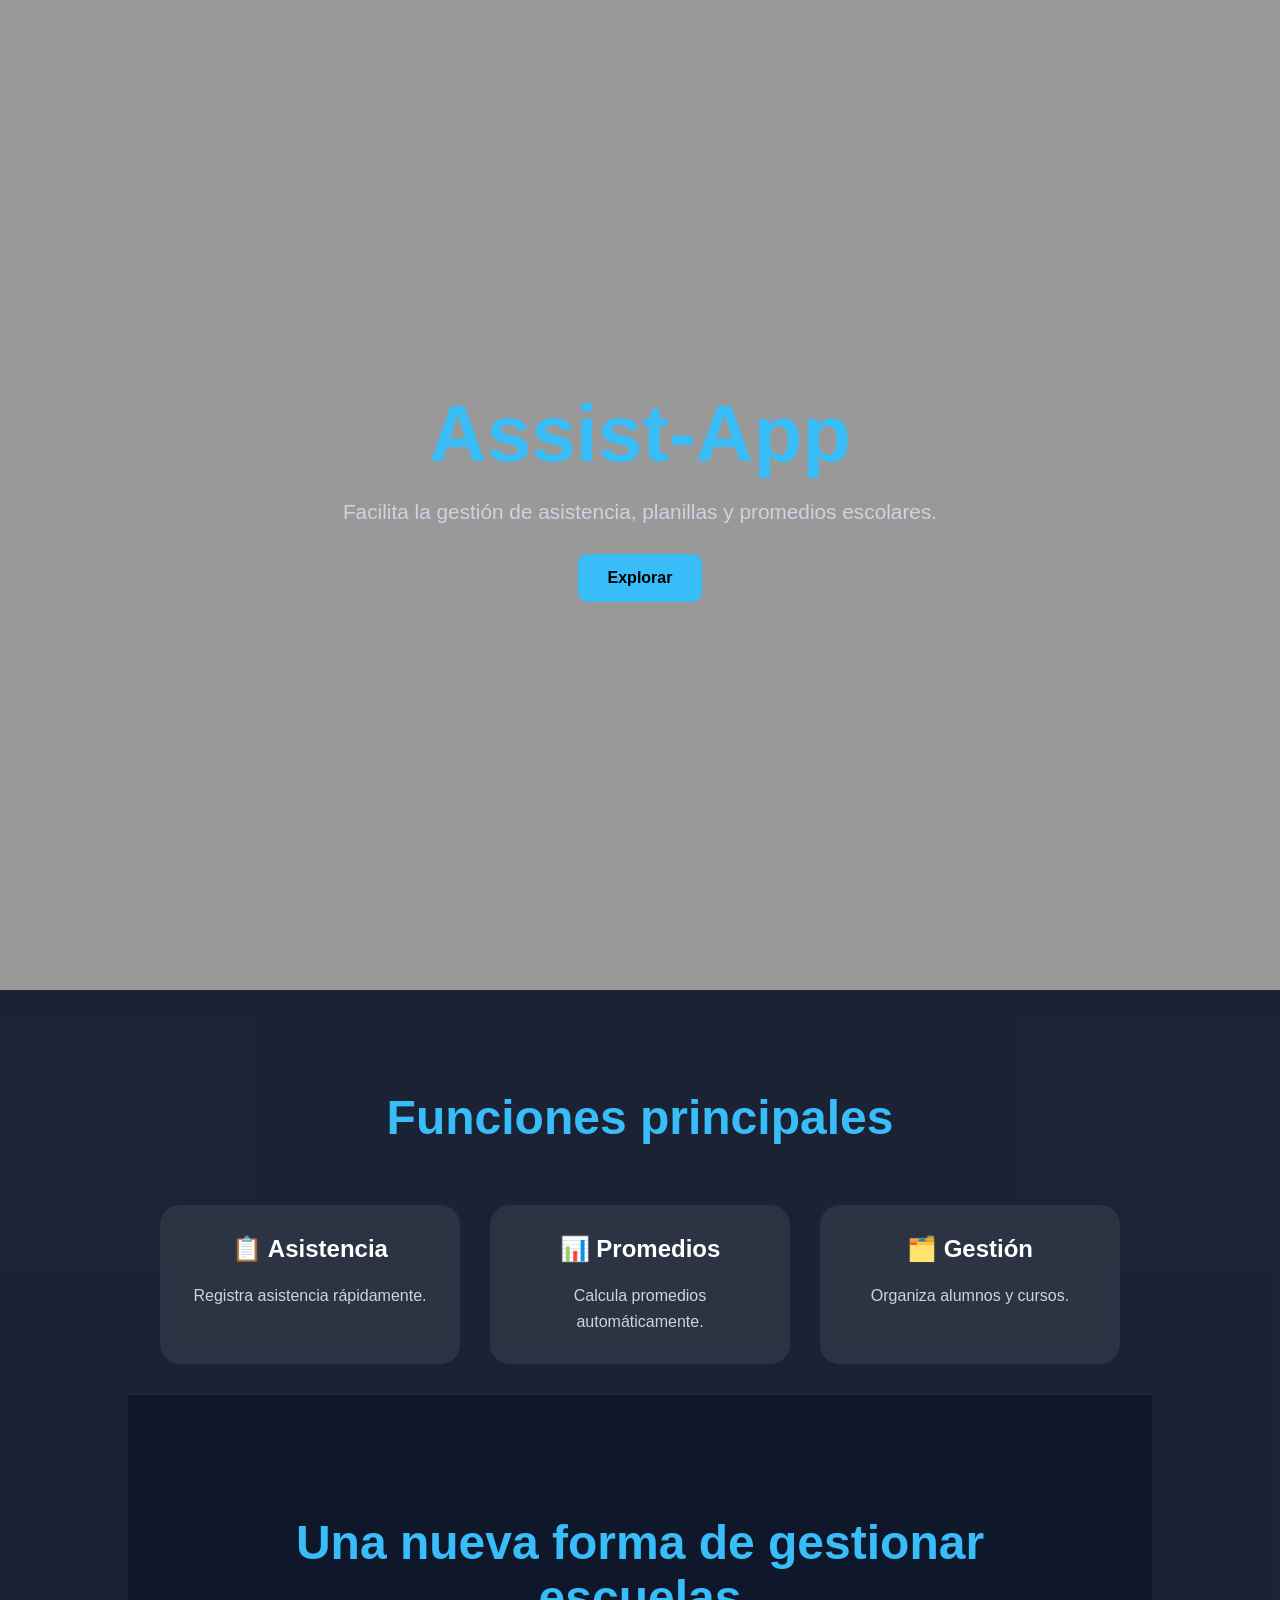
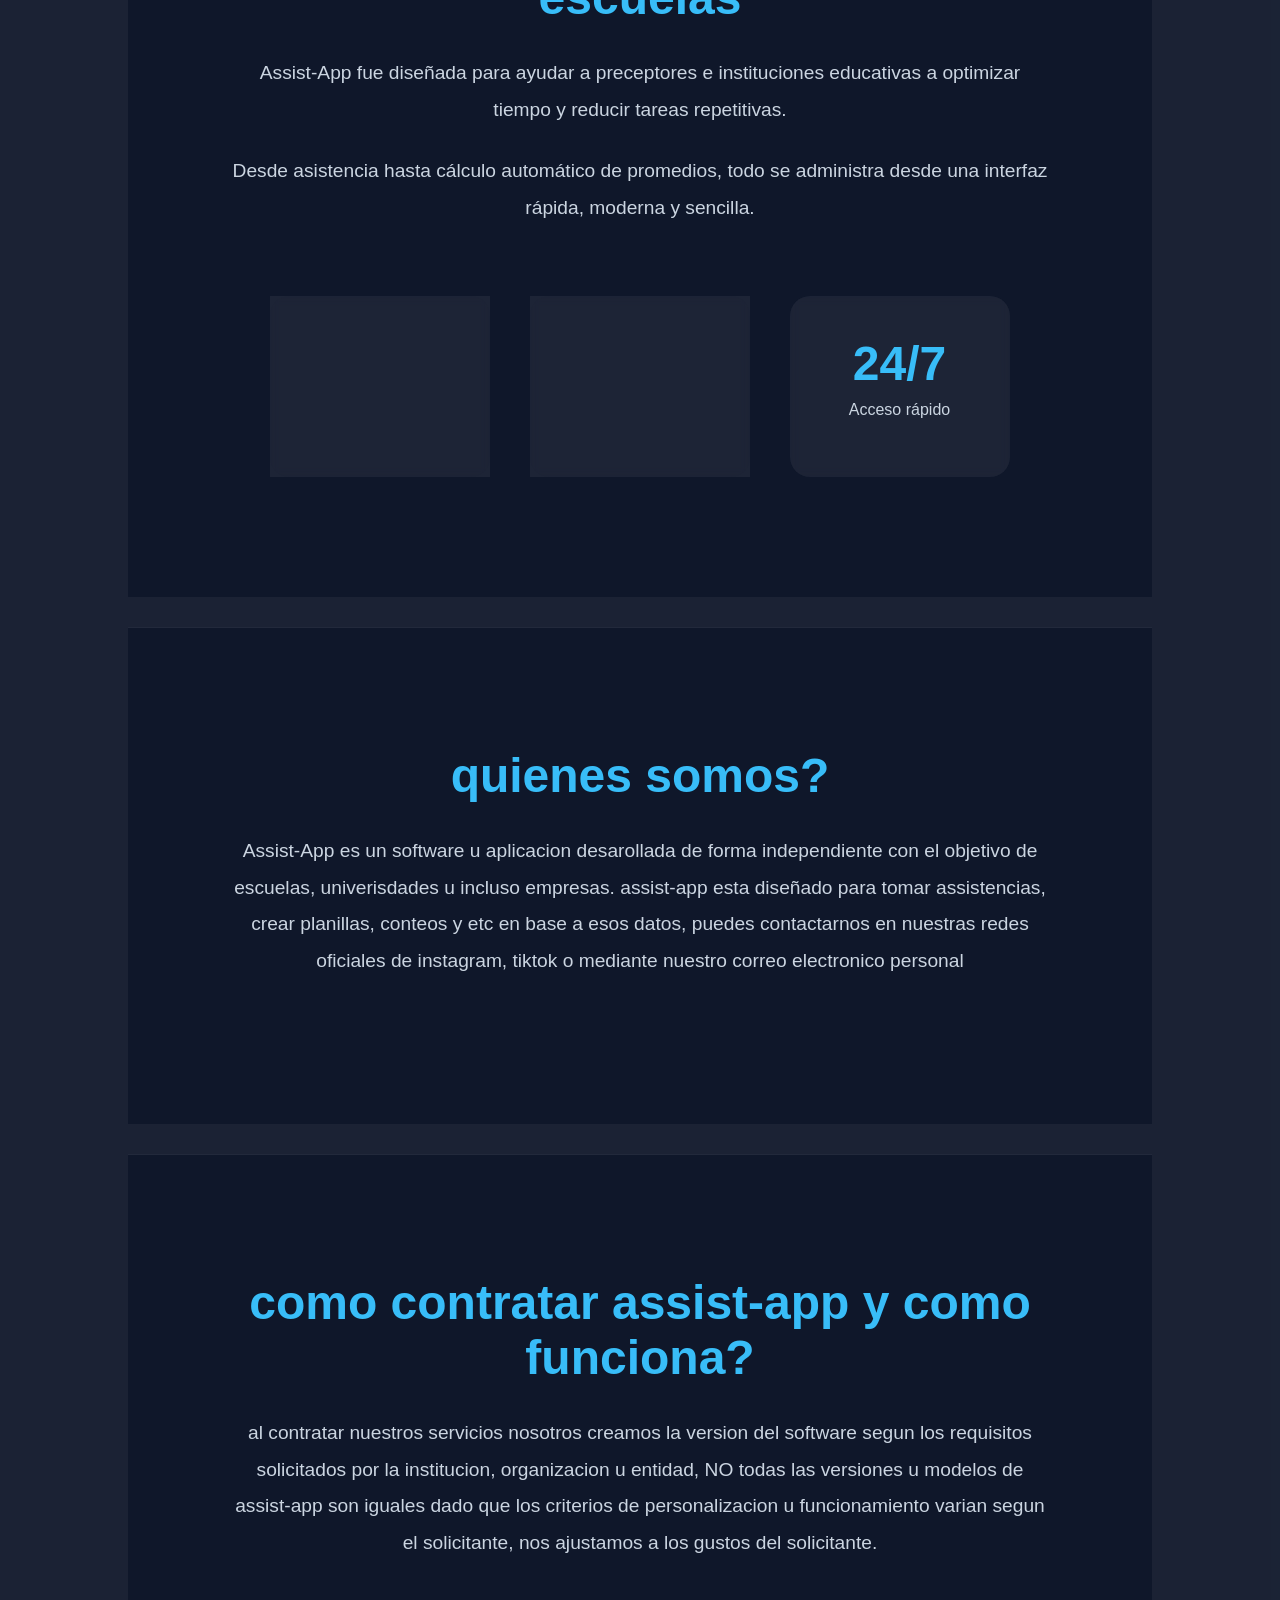
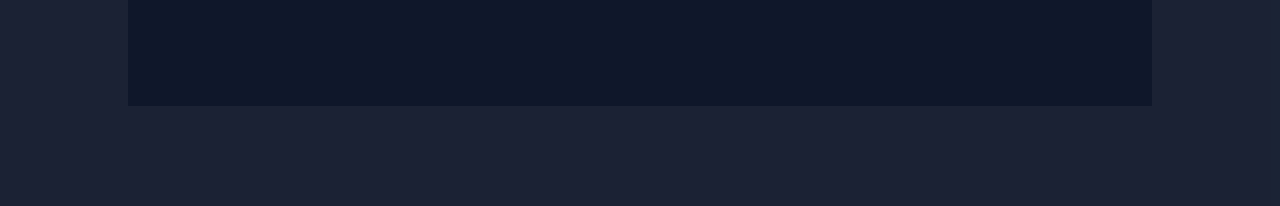
==== index.html @ 01d1ea86 "Add files via upload" ====
<!DOCTYPE html>
<html lang="es">

<head>

    <meta charset="UTF-8">

    <meta name="viewport"
          content="width=device-width, initial-scale=1.0">

    <title>Assist-App</title>

    <link rel="stylesheet"
          href="style.css">

</head>

<body>
<section class="hero">

    <div class="overlay"></div>

    <div class="contenido">

        <h1>Assist-App</h1>

        <p>
            Facilita la gestión de asistencia,
            planillas y promedios escolares.
        </p>

        <a a href="#funciones"
   class="boton">

   Explorar

</a>

        </a>

    </div>

</section>
<script src="script.js"></script>
</body>

</html>
<section id="funciones"
         class="funciones">

    <h2>Funciones principales</h2>

    <div class="cards">

</a>

<div class="card"
     onclick="abrirPanel('asistencia')">

    <h3>📋 Asistencia</h3>

    <p>
        Registra asistencia rápidamente.
    </p>

</div>

<div class="card"
     onclick="abrirPanel('promedios')">

    <h3>📊 Promedios</h3>

    <p>
        Calcula promedios automáticamente.
    </p>

</div>

<div class="card"
     onclick="abrirPanel('gestion')">

    <h3>🗂️ Gestión</h3>

    <p>
        Organiza alumnos y cursos.
    </p>

</div>

<div id="panel"
     class="panel">

    <div class="panel-contenido">

        <button onclick="cerrarPanel()"
                class="cerrar">

            ← Volver

        </button>

        <img id="panel-img"
             src="">

        <h2 id="panel-titulo"></h2>

        <p id="panel-texto"></p>

    </div>

</div>

<section class="info">

    <div class="info-texto">

        <h2>
            Una nueva forma de gestionar escuelas
        </h2>

        <p>
            Assist-App fue diseñada para ayudar a
            preceptores e instituciones educativas
            a optimizar tiempo y reducir tareas repetitivas.
        </p>

        <p>
            Desde asistencia hasta cálculo automático
            de promedios, todo se administra desde
            una interfaz rápida, moderna y sencilla.
        </p>

    </div>

    <div class="estadisticas">

        <div class="stat">

            <h3>+500</h3>

            <span>Alumnos gestionados</span>

        </div>

        <div class="stat">

            <h3>95%</h3>

            <span>Reducción de tiempo</span>

        </div>

        <div class="stat">

            <h3>24/7</h3>

            <span>Acceso rápido</span>


        </div>

    </div>

</section>

<section class="info">

    <div class="info-texto">

        <h2>
            quienes somos?
        </h2>

        <p>
            Assist-App es un software u aplicacion desarollada de forma independiente con el objetivo de escuelas, univerisdades u incluso empresas. assist-app esta diseñado para tomar assistencias, crear planillas, conteos y etc en base a esos datos, puedes contactarnos en nuestras redes oficiales de instagram, tiktok o mediante nuestro correo electronico personal 
        </p>

    </div>
</section>

     
<section class="info">

    <div class="info-texto">
     
 <h2>
         como contratar assist-app y como funciona?
        </h2>

        <p>
            al contratar nuestros servicios nosotros creamos la version del software segun los requisitos solicitados por la institucion, organizacion u entidad, NO todas las versiones u modelos de assist-app son iguales dado que los criterios de personalizacion u funcionamiento varian segun el solicitante, nos ajustamos a los gustos del solicitante.
        </p>

    </div>
</section>
---- style.css ----
/* RESET */

*{
    margin: 0;
    padding: 0;
    box-sizing: border-box;
}

/* BODY */

body{
    font-family: Arial, Helvetica, sans-serif;

    background-image: url("img/fondo.png");

background-size: cover;

background-position: center;

background-repeat: no-repeat;
}
/* HERO */

.hero{
    position: relative;

    width: 100%;

    height: 110vh;

    display: flex;

    justify-content: center;

    align-items: center;

    text-align: center;
}

/* OVERLAY */

.overlay{
    position: absolute;

    width: 100%;

    height: 100%;

    background: rgba(0,0,0,0.4);
}

/* CONTENIDO */

.contenido{
    position: relative;

    z-index: 2;
}

/* TITULO */

.contenido h1{
    font-size: 5rem;

    margin-bottom: 20px;

    color: #38bdf8;
}

/* TEXTO */

.contenido p{
    font-size: 1.3rem;

    margin-bottom: 30px;

    color: #cbd5e1;
}

/* BOTON */

.boton{
    display: inline-block;

    padding: 15px 30px;

    background: #38bdf8;

    color: black;

    text-decoration: none;

    border-radius: 10px;

    font-weight: bold;

    transition: 0.3s;
}

/* HOVER */

.boton:hover{

    transform: scale(1.05);

    background: white;
}
/* FUNCIONES */

.funciones{
    padding: 100px 10%;

    background: rgba(15,23,42,0.95);

    text-align: center;
}

.funciones h2{
    font-size: 3rem;

    margin-bottom: 60px;

    color: #38bdf8;
}

/* CARDS */

.cards{
    display: flex;

    justify-content: center;

    gap: 30px;

    flex-wrap: wrap;
}

.card{
    background: rgba(255,255,255,0.08);

    padding: 30px;

    width: 300px;

    border-radius: 20px;

    backdrop-filter: blur(5px);

    transition: 0.3s;
}

.card:hover{
    transform: translateY(-10px);

    background: rgba(255,255,255,0.12);
}

.card h3{
    margin-bottom: 20px;

    font-size: 1.5rem;
}

.card p{
    color: #cbd5e1;

    line-height: 1.6;
}

.card{
    text-decoration: none;

    color: white;
}

/* DETALLES */

.detalle{
    display: flex;

    align-items: center;

    justify-content: center;

    gap: 60px;

    padding: 120px 10%;

    background: #0f172a;

    flex-wrap: wrap;
}

/* INVERTIR */

.reverse{
    flex-direction: row-reverse;
}

/* IMAGENES */

.detalle img{
    width: 500px;

    max-width: 100%;

    border-radius: 20px;

    box-shadow: 0 0 30px rgba(0,0,0,0.4);
}

/* TEXTO */

.detalle div{
    max-width: 500px;
}

.detalle h2{
    font-size: 3rem;

    margin-bottom: 20px;

    color: #38bdf8;
}

.detalle p{
    font-size: 1.2rem;

    line-height: 1.8;

    color: #cbd5e1;
}

/* PANEL */

.panel{
    position: fixed;

    top: 0;
    left: 0;

    width: 100%;
    height: 100%;

    background: rgba(0,0,0,0.85);

    display: none;

    justify-content: center;

    align-items: center;

    z-index: 999;
}

/* CONTENIDO */

.panel-contenido{
    background: #111827;

    width: 80%;

    max-width: 900px;

    padding: 40px;

    border-radius: 20px;

    text-align: center;

    animation: aparecer 0.3s ease;
}

/* IMAGEN */

.panel-contenido img{

    width: 100%;

    height: 250px;

    object-fit: cover;

    object-position: center;

    border-radius: 15px;

    margin-bottom: 30px;

    display: block;
}
}

/* TITULO */

.panel-contenido h2{
    font-size: 3rem;

    margin-bottom: 20px;

    color: #38bdf8;
}

/* TEXTO */

.panel-contenido p{
    font-size: 1.2rem;

    line-height: 1.7;

    color: #cbd5e1;
}

/* BOTON */

.cerrar{
    margin-bottom: 25px;

    padding: 12px 25px;

    border: none;

    border-radius: 10px;

    background: #38bdf8;

    font-size: 1rem;

    font-weight: bold;

    cursor: pointer;

    transition: 0.3s;
}

.cerrar:hover{
    transform: scale(1.05);
}

/* ANIMACION */

@keyframes aparecer{

    from{
        opacity: 0;
        transform: scale(0.9);
    }

    to{
        opacity: 1;
        transform: scale(1);
    }

}

/* INFO */

.info{

    padding: 120px 10%;

    background: rgba(15,23,42,0.97);

    text-align: center;

    border-top: 1px solid rgba(255,255,255,0.08);
}

/* TITULO */

.info h2{

    font-size: 3rem;

    margin-bottom: 30px;

    color: #38bdf8;
}

/* PARRAFOS */

.info p{

    font-size: 1.2rem;

    line-height: 1.9;

    color: #cbd5e1;

    max-width: 900px;

    margin: 0 auto 25px auto;
}

/* ESTADISTICAS */

.estadisticas{

    display: flex;

    justify-content: center;

    gap: 40px;

    flex-wrap: wrap;

    margin-top: 70px;
}

/* CARD */

.stat{

    background: rgba(255,255,255,0.06);

    padding: 40px;

    width: 220px;

    border-radius: 20px;

    backdrop-filter: blur(5px);

    transition: 0.3s;
}

/* HOVER */

.stat:hover{

    transform: translateY(-10px);

    background: rgba(255,255,255,0.1);
}

/* NUMERO */

.stat h3{

    font-size: 3rem;

    color: #38bdf8;

    margin-bottom: 10px;
}

/* TEXTO */

.stat span{

    color: #cbd5e1;
}
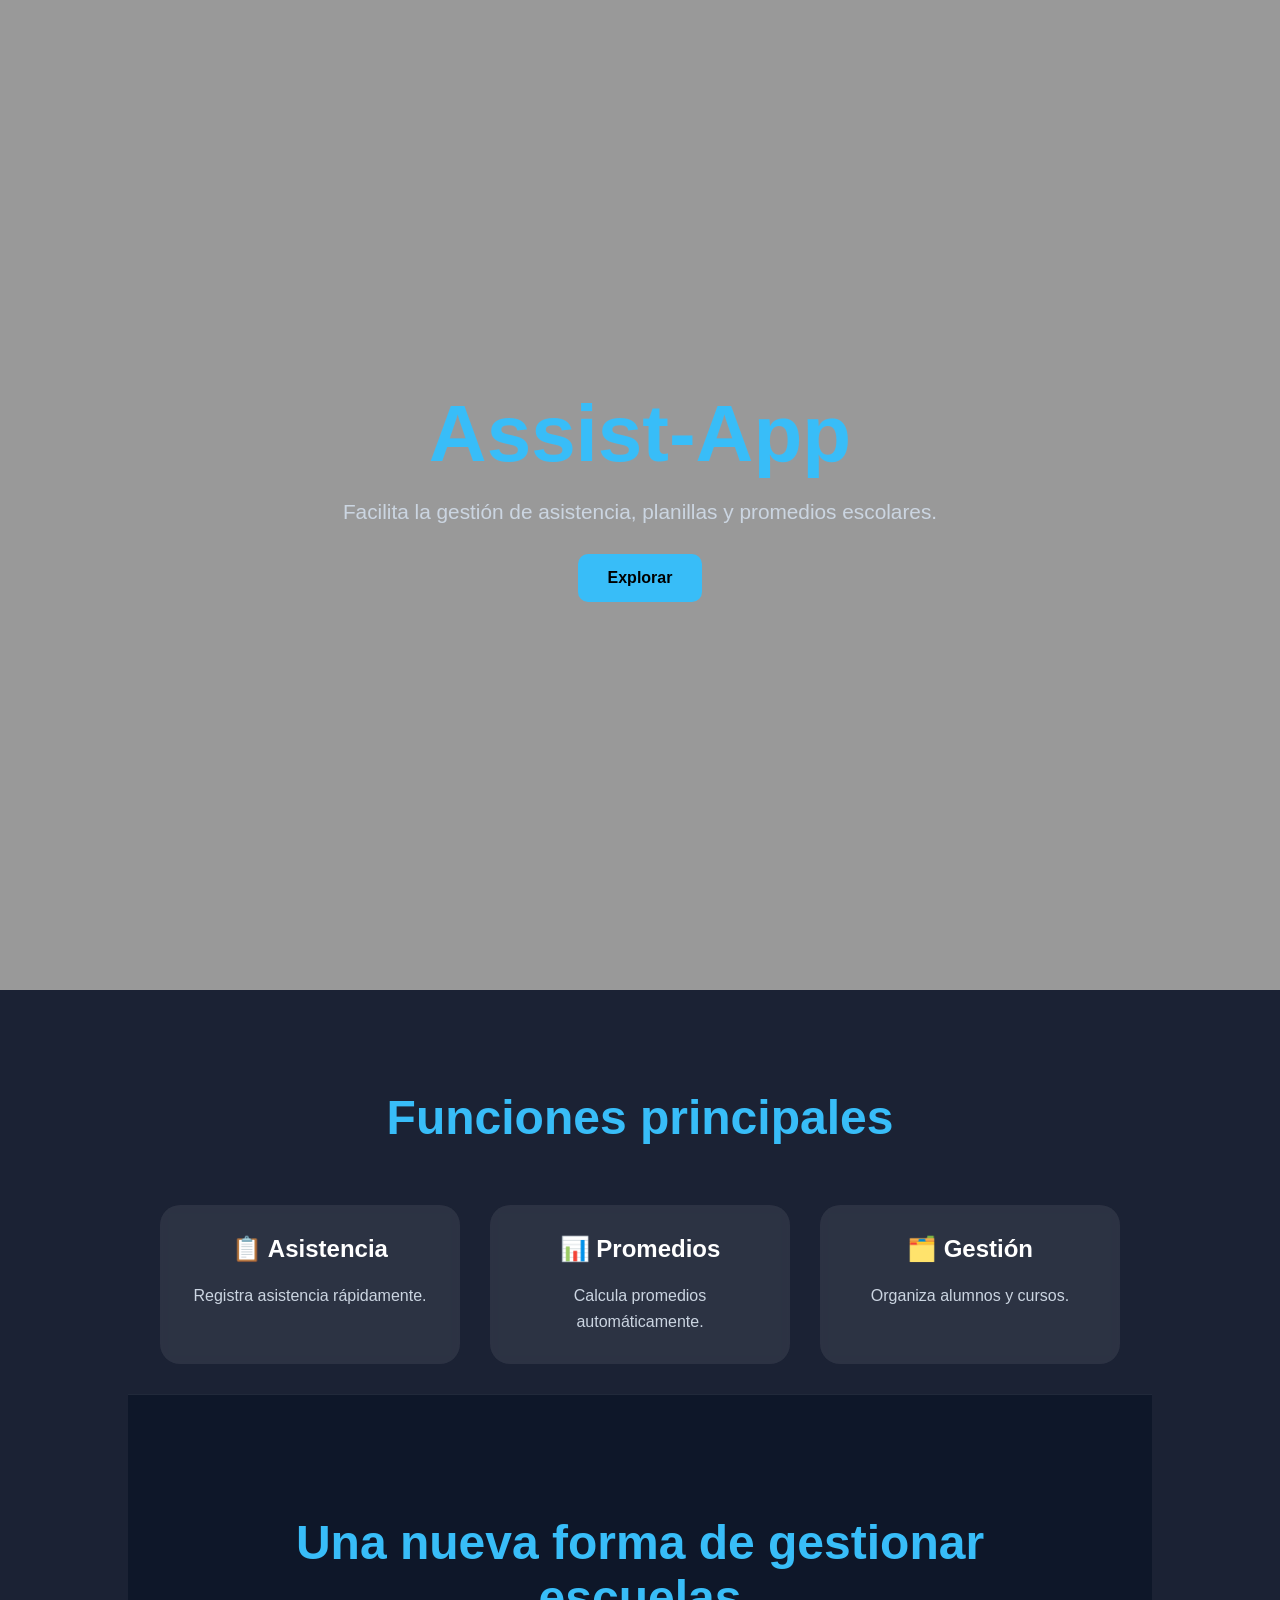
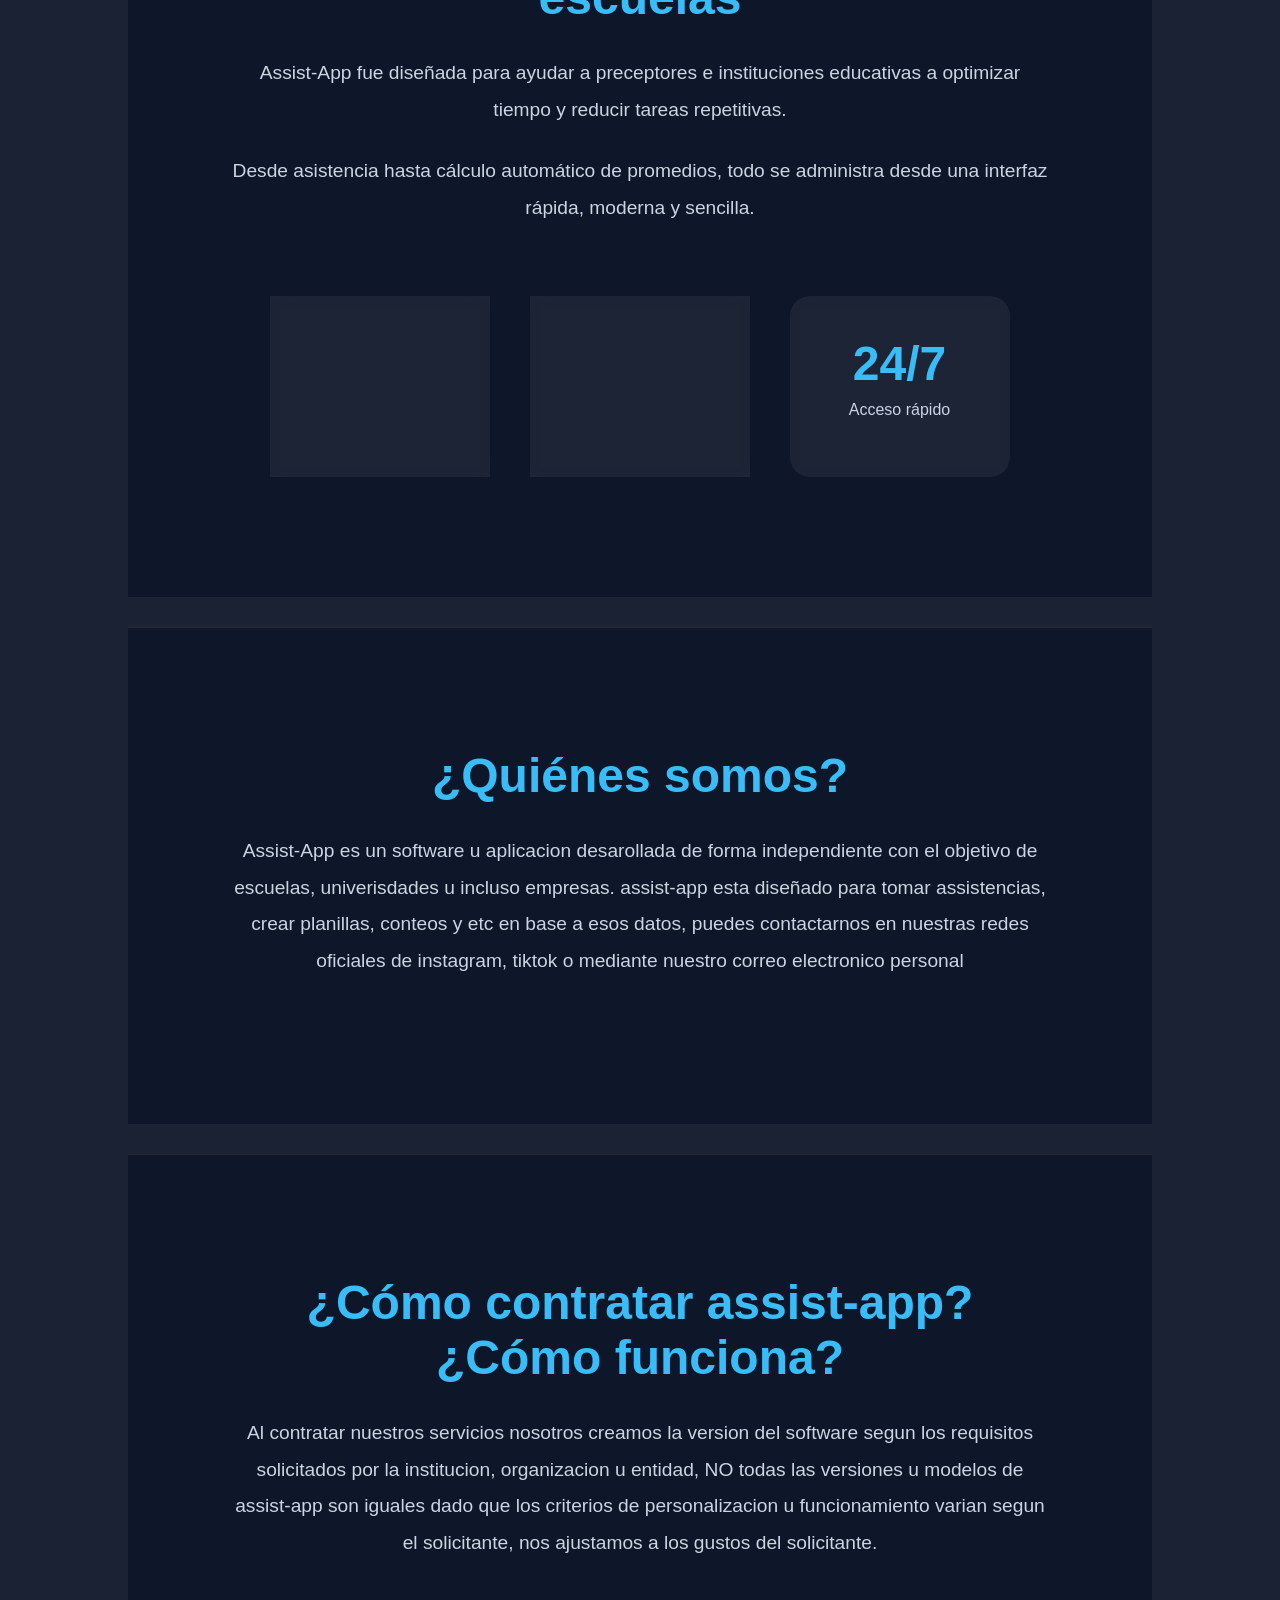
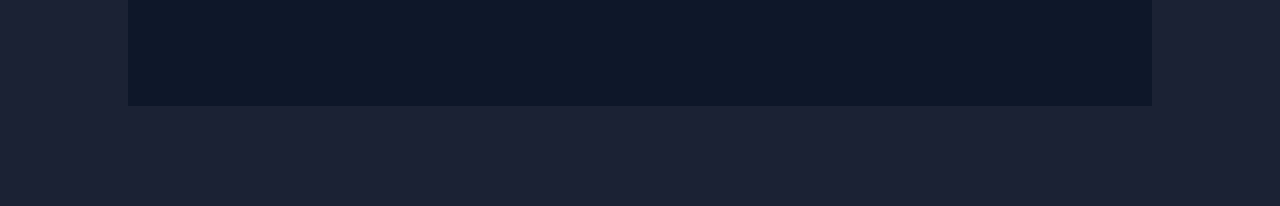
==== commit 8eb6a988: "correcione gramaticales y animacion wer" ====
--- a/index.html
+++ b/index.html
@@ -15,7 +15,18 @@
 
 </head>
 
+
+
 <body>
+
+<div class="contenedor-video">
+    <video autoplay loop muted poster="imagen-de-carga.jpg" class="video-fondo">
+        <source src="img/background.mp4" type="video/mp4">
+        Tu navegador no soporta videos HTML5.
+    </video>
+</div>
+
+
 <section class="hero">
 
     <div class="overlay"></div>
@@ -168,7 +179,7 @@
     <div class="info-texto">
 
         <h2>
-            quienes somos?
+            ¿Quiénes somos?
         </h2>
 
         <p>
@@ -184,14 +195,14 @@
     <div class="info-texto">
      
  <h2>
-         como contratar assist-app y como funciona?
+         ¿Cómo contratar assist-app? ¿Cómo funciona?
         </h2>
 
         <p>
-            al contratar nuestros servicios nosotros creamos la version del software segun los requisitos solicitados por la institucion, organizacion u entidad, NO todas las versiones u modelos de assist-app son iguales dado que los criterios de personalizacion u funcionamiento varian segun el solicitante, nos ajustamos a los gustos del solicitante.
-        </p>
-
-    </div>
-</section>
-
-
+            Al contratar nuestros servicios nosotros creamos la version del software segun los requisitos solicitados por la institucion, organizacion u entidad, NO todas las versiones u modelos de assist-app son iguales dado que los criterios de personalizacion u funcionamiento varian segun el solicitante, nos ajustamos a los gustos del solicitante.
+        </p>
+
+    </div>
+</section>
+
+
--- a/style.css
+++ b/style.css
@@ -11,7 +11,7 @@
 body{
     font-family: Arial, Helvetica, sans-serif;
 
-    background-image: url("img/fondo.png");
+    background-clip: url("img/background.mp4");
 
 background-size: cover;
 
@@ -20,6 +20,44 @@
 background-repeat: no-repeat;
 }
 /* HERO */
+/* VIDEO FONDO GLOBAL */
+
+.contenedor-video{
+    position: fixed;
+
+    top: 0;
+    left: 0;
+
+    width: 100%;
+    height: 100%;
+
+    overflow: hidden;
+
+    z-index: -10;
+}
+
+.video-fondo{
+    position: absolute;
+
+    top: 50%;
+    left: 50%;
+
+    width: 100%;
+    height: 120%;
+
+    object-fit: cover;
+
+    transform: translate(-50%, -41.7%);
+
+    will-change: transform;
+
+    transition: transform 0.05s linear;
+}
+.contenido {
+    position: relative;
+    z-index: 1; /* Asegura que el texto esté sobre el video */
+    color: white;
+}
 
 .hero{
     position: relative;
@@ -289,7 +327,7 @@
 
     display: block;
 }
-}
+
 
 /* TITULO */
 
@@ -449,4 +487,4 @@
 .stat span{
 
     color: #cbd5e1;
-}+}
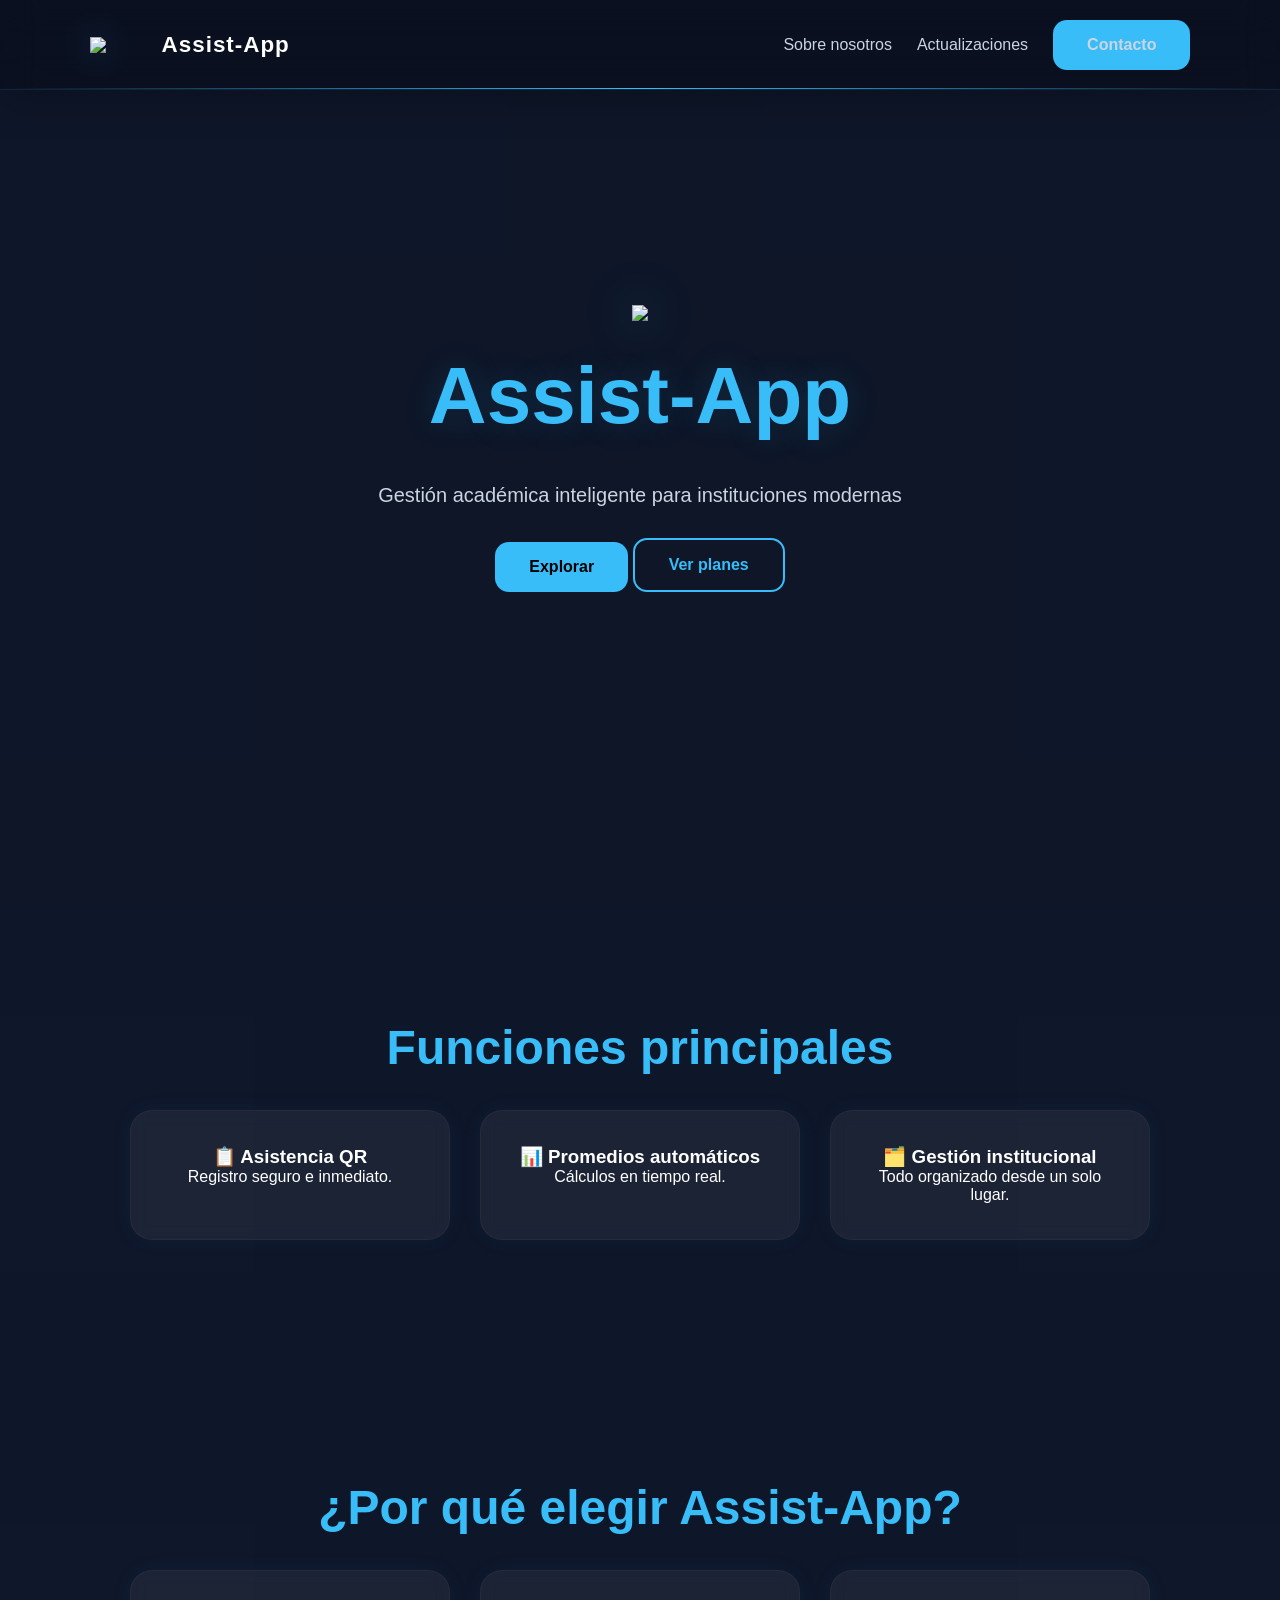
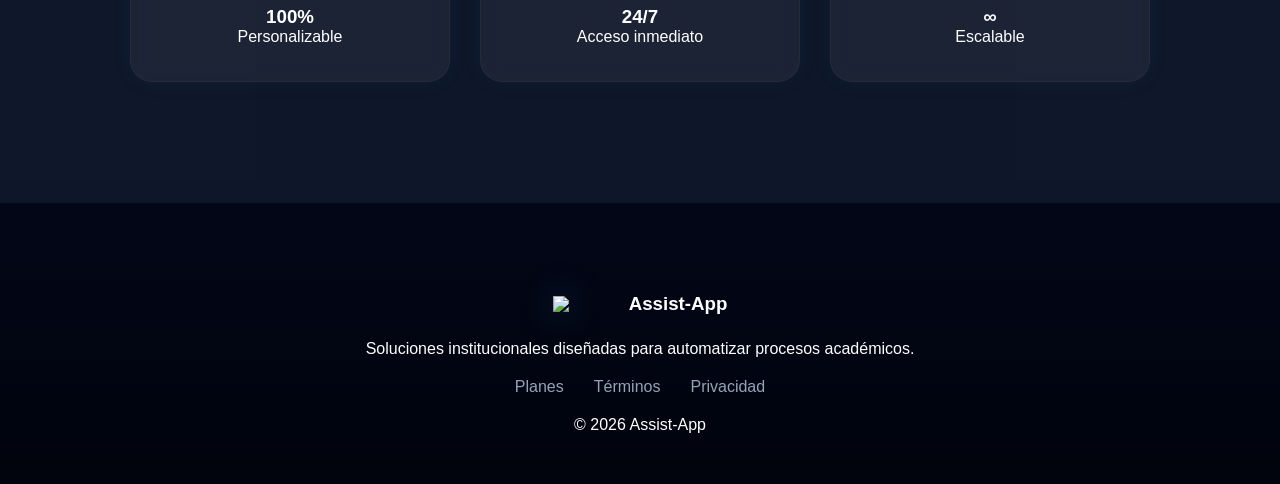
==== commit 0a0dd87f: "cambio interfaz xdxdxdxd" ====
--- a/index.html
+++ b/index.html
@@ -1,208 +1,137 @@
 <!DOCTYPE html>
 <html lang="es">
-
 <head>
-
-    <meta charset="UTF-8">
-
-    <meta name="viewport"
-          content="width=device-width, initial-scale=1.0">
-
-    <title>Assist-App</title>
-
-    <link rel="stylesheet"
-          href="style.css">
-
+<meta charset="UTF-8">
+<meta name="viewport" content="width=device-width, initial-scale=1.0">
+<title>Assist-App</title>
+<link rel="stylesheet" href="style.css">
+<link rel="icon" type="image/png" href="img/favicon.png">
 </head>
-
-
 
 <body>
 
+<header class="navbar">
+
+<div class="brand">
+<img src="img/favicon.png">
+<span>Assist-App</span>
+</div>
+
+<div class="nav-links">
+<a href="nosotros.html">Sobre nosotros</a>
+<a href="updates.html">Actualizaciones</a>
+<a href="contacto.html" class="boton-nav">Contacto</a>
+</div>
+
+</header>
 <div class="contenedor-video">
-    <video autoplay loop muted poster="imagen-de-carga.jpg" class="video-fondo">
+    <video autoplay loop muted class="video-fondo">
         <source src="img/background.mp4" type="video/mp4">
-        Tu navegador no soporta videos HTML5.
     </video>
 </div>
 
+<div class="overlay"></div>
 
 <section class="hero">
+    <div class="contenido">
 
-    <div class="overlay"></div>
-
-    <div class="contenido">
+        <div class="hero-logo">
+            <img src="img/favicon.png">
+        </div>
 
         <h1>Assist-App</h1>
 
         <p>
-            Facilita la gestión de asistencia,
-            planillas y promedios escolares.
+            Gestión académica inteligente para instituciones modernas
         </p>
 
-        <a a href="#funciones"
-   class="boton">
-
-   Explorar
-
-</a>
-
-        </a>
+        <a href="#funciones" class="boton">Explorar</a>
+        <a href="contacto.html" class="boton-secundario">Ver planes</a>
 
     </div>
+</section>
 
-</section>
-<script src="script.js"></script>
-</body>
+<section id="funciones">
 
-</html>
-<section id="funciones"
-         class="funciones">
+<h2>Funciones principales</h2>
 
-    <h2>Funciones principales</h2>
+<div class="cards">
 
-    <div class="cards">
+<div class="card" onclick="abrirPanel('asistencia')">
+<h3>📋 Asistencia QR</h3>
+<p>Registro seguro e inmediato.</p>
+</div>
 
-</a>
+<div class="card" onclick="abrirPanel('promedios')">
+<h3>📊 Promedios automáticos</h3>
+<p>Cálculos en tiempo real.</p>
+</div>
 
-<div class="card"
-     onclick="abrirPanel('asistencia')">
-
-    <h3>📋 Asistencia</h3>
-
-    <p>
-        Registra asistencia rápidamente.
-    </p>
+<div class="card" onclick="abrirPanel('gestion')">
+<h3>🗂️ Gestión institucional</h3>
+<p>Todo organizado desde un solo lugar.</p>
+</div>
 
 </div>
 
-<div class="card"
-     onclick="abrirPanel('promedios')">
+</section>
 
-    <h3>📊 Promedios</h3>
-
-    <p>
-        Calcula promedios automáticamente.
-    </p>
-
+<div id="panel" class="panel">
+<div class="panel-contenido">
+<button class="cerrar" onclick="cerrarPanel()">← Volver</button>
+<img id="panel-img" src="">
+<h2 id="panel-titulo"></h2>
+<p id="panel-texto"></p>
 </div>
-
-<div class="card"
-     onclick="abrirPanel('gestion')">
-
-    <h3>🗂️ Gestión</h3>
-
-    <p>
-        Organiza alumnos y cursos.
-    </p>
-
-</div>
-
-<div id="panel"
-     class="panel">
-
-    <div class="panel-contenido">
-
-        <button onclick="cerrarPanel()"
-                class="cerrar">
-
-            ← Volver
-
-        </button>
-
-        <img id="panel-img"
-             src="">
-
-        <h2 id="panel-titulo"></h2>
-
-        <p id="panel-texto"></p>
-
-    </div>
-
 </div>
 
 <section class="info">
 
-    <div class="info-texto">
+<h2>¿Por qué elegir Assist-App?</h2>
 
-        <h2>
-            Una nueva forma de gestionar escuelas
-        </h2>
+<div class="estadisticas">
 
-        <p>
-            Assist-App fue diseñada para ayudar a
-            preceptores e instituciones educativas
-            a optimizar tiempo y reducir tareas repetitivas.
-        </p>
+<div class="stat">
+<h3>100%</h3>
+<span>Personalizable</span>
+</div>
 
-        <p>
-            Desde asistencia hasta cálculo automático
-            de promedios, todo se administra desde
-            una interfaz rápida, moderna y sencilla.
-        </p>
+<div class="stat">
+<h3>24/7</h3>
+<span>Acceso inmediato</span>
+</div>
 
-    </div>
+<div class="stat">
+<h3>∞</h3>
+<span>Escalable</span>
+</div>
 
-    <div class="estadisticas">
-
-        <div class="stat">
-
-            <h3>+500</h3>
-
-            <span>Alumnos gestionados</span>
-
-        </div>
-
-        <div class="stat">
-
-            <h3>95%</h3>
-
-            <span>Reducción de tiempo</span>
-
-        </div>
-
-        <div class="stat">
-
-            <h3>24/7</h3>
-
-            <span>Acceso rápido</span>
-
-
-        </div>
-
-    </div>
+</div>
 
 </section>
 
-<section class="info">
+<footer>
 
-    <div class="info-texto">
+<div class="footer-brand">
+<img src="img/favicon.png">
+<h3>Assist-App</h3>
+</div>
 
-        <h2>
-            ¿Quiénes somos?
-        </h2>
+<p>
+Soluciones institucionales diseñadas para automatizar procesos académicos.
+</p>
 
-        <p>
-            Assist-App es un software u aplicacion desarollada de forma independiente con el objetivo de escuelas, univerisdades u incluso empresas. assist-app esta diseñado para tomar assistencias, crear planillas, conteos y etc en base a esos datos, puedes contactarnos en nuestras redes oficiales de instagram, tiktok o mediante nuestro correo electronico personal 
-        </p>
+<div class="footer-links">
+<a href="contacto.html">Planes</a>
+<a href="#">Términos</a>
+<a href="#">Privacidad</a>
+</div>
 
-    </div>
-</section>
+<span>© 2026 Assist-App</span>
 
-     
-<section class="info">
+</footer>
 
-    <div class="info-texto">
-     
- <h2>
-         ¿Cómo contratar assist-app? ¿Cómo funciona?
-        </h2>
+<script src="script.js"></script>
 
-        <p>
-            Al contratar nuestros servicios nosotros creamos la version del software segun los requisitos solicitados por la institucion, organizacion u entidad, NO todas las versiones u modelos de assist-app son iguales dado que los criterios de personalizacion u funcionamiento varian segun el solicitante, nos ajustamos a los gustos del solicitante.
-        </p>
-
-    </div>
-</section>
-
-
+</body>
+</html>
--- a/style.css
+++ b/style.css
@@ -1,490 +1,509 @@
-/* RESET */
-
 *{
-    margin: 0;
-    padding: 0;
-    box-sizing: border-box;
-}
-
-/* BODY */
+margin:0;
+padding:0;
+box-sizing:border-box;
+}
+
+html{
+scroll-behavior:smooth;
+}
 
 body{
-    font-family: Arial, Helvetica, sans-serif;
-
-    background-clip: url("img/background.mp4");
-
-background-size: cover;
-
-background-position: center;
-
-background-repeat: no-repeat;
-}
+font-family:Arial,Helvetica,sans-serif;
+background:#0f172a;
+color:white;
+overflow-x:hidden;
+}
+
+/* VIDEO */
+
+.contenedor-video{
+position:fixed;
+inset:0;
+z-index:-10;
+overflow:hidden;
+}
+
+.video-fondo{
+position:absolute;
+top:50%;
+left:50%;
+width:100%;
+height:120%;
+object-fit:cover;
+transform:translate(-50%,-42%);
+}
+
+.overlay{
+position:fixed;
+inset:0;
+background:rgba(0,0,0,.55);
+z-index:-9;
+}
+
+/* HEADER */
+
+.navbar{
+position:fixed;
+top:0;
+left:0;
+width:100%;
+height:90px;
+padding:0 7%;
+display:flex;
+justify-content:space-between;
+align-items:center;
+z-index:9999;
+background:rgba(10,15,30,.82);
+backdrop-filter:blur(18px);
+border-bottom:1px solid rgba(56,189,248,.12);
+box-shadow:0 8px 40px rgba(0,0,0,.25);
+}
+
+.navbar::after{
+content:"";
+position:absolute;
+bottom:0;
+left:0;
+width:100%;
+height:1px;
+background:linear-gradient(90deg,transparent,#38bdf8,transparent);
+}
+
+.brand{
+display:flex;
+align-items:center;
+gap:18px;
+}
+
+.brand img{
+width:54px;
+filter:drop-shadow(0 0 18px rgba(56,189,248,.35));
+}
+
+.brand span{
+font-size:1.4rem;
+font-weight:700;
+letter-spacing:1px;
+}
+
+.nav-links{
+display:flex;
+align-items:center;
+gap:25px;
+}
+
+.nav-links a{
+color:#cbd5e1;
+text-decoration:none;
+transition:.3s;
+}
+
+.nav-links a:hover{
+color:#38bdf8;
+}
+
+/* BOTONES */
+
+.boton,
+.boton-secundario,
+.boton-nav{
+position:relative;
+overflow:hidden;
+display:inline-block;
+padding:16px 34px;
+border-radius:14px;
+text-decoration:none;
+font-weight:bold;
+transition:.35s;
+cursor:pointer;
+}
+
+.boton,
+.boton-nav{
+background:#38bdf8;
+color:black;
+}
+
+.boton-secundario{
+border:2px solid #38bdf8;
+color:#38bdf8;
+}
+
+.boton::before,
+.boton-secundario::before,
+.boton-nav::before{
+content:"";
+position:absolute;
+top:0;
+left:-120%;
+width:70%;
+height:100%;
+background:linear-gradient(
+90deg,
+transparent,
+rgba(255,255,255,.35),
+transparent
+);
+transform:skewX(-25deg);
+transition:.8s;
+}
+
+.boton:hover::before,
+.boton-secundario:hover::before,
+.boton-nav:hover::before{
+left:140%;
+}
+
+.boton:hover,
+.boton-secundario:hover,
+.boton-nav:hover{
+transform:translateY(-5px);
+box-shadow:0 0 35px rgba(56,189,248,.28);
+}
+
 /* HERO */
-/* VIDEO FONDO GLOBAL */
-
-.contenedor-video{
-    position: fixed;
-
-    top: 0;
-    left: 0;
-
-    width: 100%;
-    height: 100%;
-
-    overflow: hidden;
-
-    z-index: -10;
-}
-
-.video-fondo{
-    position: absolute;
-
-    top: 50%;
-    left: 50%;
-
-    width: 100%;
-    height: 120%;
-
-    object-fit: cover;
-
-    transform: translate(-50%, -41.7%);
-
-    will-change: transform;
-
-    transition: transform 0.05s linear;
-}
-.contenido {
-    position: relative;
-    z-index: 1; /* Asegura que el texto esté sobre el video */
-    color: white;
-}
 
 .hero{
-    position: relative;
-
-    width: 100%;
-
-    height: 110vh;
-
-    display: flex;
-
-    justify-content: center;
-
-    align-items: center;
-
-    text-align: center;
-}
-
-/* OVERLAY */
-
-.overlay{
-    position: absolute;
-
-    width: 100%;
-
-    height: 100%;
-
-    background: rgba(0,0,0,0.4);
-}
-
-/* CONTENIDO */
-
-.contenido{
-    position: relative;
-
-    z-index: 2;
-}
-
-/* TITULO */
+height:100vh;
+display:flex;
+justify-content:center;
+align-items:center;
+text-align:center;
+padding:20px;
+}
+
+.hero-logo img{
+width:140px;
+margin-bottom:25px;
+filter:drop-shadow(0 0 25px rgba(56,189,248,.45));
+}
 
 .contenido h1{
-    font-size: 5rem;
-
-    margin-bottom: 20px;
-
-    color: #38bdf8;
-}
-
-/* TEXTO */
+font-size:5rem;
+color:#38bdf8;
+text-shadow:0 0 35px rgba(56,189,248,.15);
+}
 
 .contenido p{
-    font-size: 1.3rem;
-
-    margin-bottom: 30px;
-
-    color: #cbd5e1;
-}
-
-/* BOTON */
-
-.boton{
-    display: inline-block;
-
-    padding: 15px 30px;
-
-    background: #38bdf8;
-
-    color: black;
-
-    text-decoration: none;
-
-    border-radius: 10px;
-
-    font-weight: bold;
-
-    transition: 0.3s;
-}
-
-/* HOVER */
-
-.boton:hover{
-
-    transform: scale(1.05);
-
-    background: white;
-}
-/* FUNCIONES */
-
-.funciones{
-    padding: 100px 10%;
-
-    background: rgba(15,23,42,0.95);
-
-    text-align: center;
-}
-
-.funciones h2{
-    font-size: 3rem;
-
-    margin-bottom: 60px;
-
-    color: #38bdf8;
+font-size:1.25rem;
+margin:25px 0;
+color:#cbd5e1;
+max-width:850px;
+line-height:1.8;
+}
+
+/* SECCIONES */
+
+section{
+padding:120px 10%;
+background:rgba(15,23,42,.96);
+}
+
+h1,h2{
+text-align:center;
+color:#38bdf8;
+margin-bottom:35px;
+}
+
+h1{
+font-size:4rem;
+}
+
+h2{
+font-size:3rem;
+}
+
+.sub{
+max-width:900px;
+margin:auto;
+margin-bottom:60px;
+line-height:1.9;
+color:#cbd5e1;
 }
 
 /* CARDS */
 
-.cards{
-    display: flex;
-
-    justify-content: center;
-
-    gap: 30px;
-
-    flex-wrap: wrap;
-}
-
-.card{
-    background: rgba(255,255,255,0.08);
-
-    padding: 30px;
-
-    width: 300px;
-
-    border-radius: 20px;
-
-    backdrop-filter: blur(5px);
-
-    transition: 0.3s;
-}
-
-.card:hover{
-    transform: translateY(-10px);
-
-    background: rgba(255,255,255,0.12);
-}
-
-.card h3{
-    margin-bottom: 20px;
-
-    font-size: 1.5rem;
-}
-
-.card p{
-    color: #cbd5e1;
-
-    line-height: 1.6;
-}
-
-.card{
-    text-decoration: none;
-
-    color: white;
-}
-
-/* DETALLES */
-
-.detalle{
-    display: flex;
-
-    align-items: center;
-
-    justify-content: center;
-
-    gap: 60px;
-
-    padding: 120px 10%;
-
-    background: #0f172a;
-
-    flex-wrap: wrap;
-}
-
-/* INVERTIR */
-
-.reverse{
-    flex-direction: row-reverse;
-}
-
-/* IMAGENES */
-
-.detalle img{
-    width: 500px;
-
-    max-width: 100%;
-
-    border-radius: 20px;
-
-    box-shadow: 0 0 30px rgba(0,0,0,0.4);
-}
-
-/* TEXTO */
-
-.detalle div{
-    max-width: 500px;
-}
-
-.detalle h2{
-    font-size: 3rem;
-
-    margin-bottom: 20px;
-
-    color: #38bdf8;
-}
-
-.detalle p{
-    font-size: 1.2rem;
-
-    line-height: 1.8;
-
-    color: #cbd5e1;
+.cards,
+.estadisticas{
+display:flex;
+justify-content:center;
+gap:30px;
+flex-wrap:wrap;
+}
+
+.card,
+.stat,
+.update-card{
+background:rgba(255,255,255,.06);
+padding:35px;
+border-radius:22px;
+width:320px;
+text-align:center;
+backdrop-filter:blur(8px);
+border:1px solid rgba(255,255,255,.04);
+transition:.35s;
+box-shadow:0 0 25px rgba(56,189,248,.05);
+}
+
+.card:hover,
+.stat:hover,
+.update-card:hover{
+transform:translateY(-10px);
+box-shadow:0 0 45px rgba(56,189,248,.16);
+}
+
+.plan-title{
+min-height:70px;
+display:flex;
+justify-content:center;
+align-items:center;
+}
+
+.premium{
+border:2px solid #38bdf8;
+}
+
+.badge{
+background:#38bdf8;
+color:black;
+padding:8px 16px;
+border-radius:999px;
+font-size:.8rem;
+font-weight:bold;
+margin-bottom:18px;
+display:inline-block;
 }
 
 /* PANEL */
 
 .panel{
-    position: fixed;
-
-    top: 0;
-    left: 0;
-
-    width: 100%;
-    height: 100%;
-
-    background: rgba(0,0,0,0.85);
-
-    display: none;
-
-    justify-content: center;
-
-    align-items: center;
-
-    z-index: 999;
-}
-
-/* CONTENIDO */
+display:none;
+position:fixed;
+inset:0;
+background:rgba(0,0,0,.9);
+justify-content:center;
+align-items:center;
+z-index:99999;
+padding:20px;
+}
 
 .panel-contenido{
-    background: #111827;
-
-    width: 80%;
-
-    max-width: 900px;
-
-    padding: 40px;
-
-    border-radius: 20px;
-
-    text-align: center;
-
-    animation: aparecer 0.3s ease;
-}
-
-/* IMAGEN */
-
-.panel-contenido img{
-
-    width: 100%;
-
-    height: 250px;
-
-    object-fit: cover;
-
-    object-position: center;
-
-    border-radius: 15px;
-
-    margin-bottom: 30px;
-
-    display: block;
-}
-
-
-/* TITULO */
-
-.panel-contenido h2{
-    font-size: 3rem;
-
-    margin-bottom: 20px;
-
-    color: #38bdf8;
-}
-
-/* TEXTO */
-
-.panel-contenido p{
-    font-size: 1.2rem;
-
-    line-height: 1.7;
-
-    color: #cbd5e1;
-}
-
-/* BOTON */
+width:100%;
+max-width:900px;
+background:#111827;
+padding:35px;
+border-radius:24px;
+}
+
+.panel img{
+width:100%;
+height:250px;
+object-fit:cover;
+border-radius:16px;
+margin:20px 0;
+}
 
 .cerrar{
-    margin-bottom: 25px;
-
-    padding: 12px 25px;
-
-    border: none;
-
-    border-radius: 10px;
-
-    background: #38bdf8;
-
-    font-size: 1rem;
-
-    font-weight: bold;
-
-    cursor: pointer;
-
-    transition: 0.3s;
-}
-
-.cerrar:hover{
-    transform: scale(1.05);
-}
-
-/* ANIMACION */
-
-@keyframes aparecer{
-
-    from{
-        opacity: 0;
-        transform: scale(0.9);
-    }
-
-    to{
-        opacity: 1;
-        transform: scale(1);
-    }
-
-}
-
-/* INFO */
-
-.info{
-
-    padding: 120px 10%;
-
-    background: rgba(15,23,42,0.97);
-
-    text-align: center;
-
-    border-top: 1px solid rgba(255,255,255,0.08);
-}
-
-/* TITULO */
-
-.info h2{
-
-    font-size: 3rem;
-
-    margin-bottom: 30px;
-
-    color: #38bdf8;
-}
-
-/* PARRAFOS */
-
-.info p{
-
-    font-size: 1.2rem;
-
-    line-height: 1.9;
-
-    color: #cbd5e1;
-
-    max-width: 900px;
-
-    margin: 0 auto 25px auto;
-}
-
-/* ESTADISTICAS */
-
+padding:12px 24px;
+border:none;
+border-radius:12px;
+background:#38bdf8;
+font-weight:bold;
+cursor:pointer;
+}
+
+/* CONTACTO */
+
+.contacto-box{
+margin:80px auto;
+max-width:700px;
+padding:40px;
+background:rgba(255,255,255,.05);
+border-radius:20px;
+line-height:2;
+}
+
+.metodos{
+display:flex;
+justify-content:center;
+gap:15px;
+flex-wrap:wrap;
+margin-top:25px;
+}
+
+.metodos span{
+padding:14px 22px;
+background:rgba(255,255,255,.08);
+border-radius:12px;
+}
+
+.legal-buttons{
+display:flex;
+justify-content:center;
+gap:18px;
+flex-wrap:wrap;
+margin-top:50px;
+}
+
+/* UPDATES */
+
+.updates-list{
+max-width:1000px;
+margin:auto;
+display:flex;
+flex-direction:column;
+gap:25px;
+}
+
+.update-card{
+width:100%;
+text-align:left;
+}
+
+.update-card h2{
+text-align:left;
+font-size:1.5rem;
+margin-bottom:10px;
+}
+
+.update-card span{
+display:block;
+margin-bottom:15px;
+color:#94a3b8;
+}
+
+/* FOOTER */
+
+footer{
+padding:90px 10% 50px;
+background:linear-gradient(180deg,#020617,#01040d);
+border-top:1px solid rgba(56,189,248,.12);
+text-align:center;
+}
+
+.footer-brand{
+display:flex;
+justify-content:center;
+align-items:center;
+gap:18px;
+margin-bottom:25px;
+}
+
+.footer-brand img{
+width:58px;
+filter:drop-shadow(0 0 18px rgba(56,189,248,.35));
+}
+
+.footer-links{
+display:flex;
+justify-content:center;
+gap:30px;
+flex-wrap:wrap;
+margin:20px 0;
+}
+
+.footer-links a{
+color:#94a3b8;
+text-decoration:none;
+}
+
+.footer-links a:hover{
+color:#38bdf8;
+}
+
+/* MOBILE */
+
+@media(max-width:768px){
+
+.navbar{
+height:auto;
+padding:18px;
+flex-direction:column;
+gap:15px;
+}
+
+.brand img{
+width:42px;
+}
+
+.brand span{
+font-size:1rem;
+}
+
+.nav-links{
+flex-wrap:wrap;
+justify-content:center;
+gap:14px;
+}
+
+.hero{
+padding:150px 20px 70px;
+height:auto;
+min-height:100vh;
+}
+
+.hero-logo img{
+width:85px;
+}
+
+.contenido h1{
+font-size:2.5rem;
+line-height:1.2;
+}
+
+.contenido p{
+font-size:1rem;
+line-height:1.7;
+}
+
+.boton,
+.boton-secundario{
+display:block;
+width:100%;
+max-width:280px;
+margin:12px auto;
+}
+
+section{
+padding:80px 20px;
+}
+
+h1{
+font-size:2.2rem;
+}
+
+h2{
+font-size:1.8rem;
+}
+
+.cards,
 .estadisticas{
-
-    display: flex;
-
-    justify-content: center;
-
-    gap: 40px;
-
-    flex-wrap: wrap;
-
-    margin-top: 70px;
-}
-
-/* CARD */
-
+flex-direction:column;
+align-items:center;
+}
+
+.card,
 .stat{
-
-    background: rgba(255,255,255,0.06);
-
-    padding: 40px;
-
-    width: 220px;
-
-    border-radius: 20px;
-
-    backdrop-filter: blur(5px);
-
-    transition: 0.3s;
-}
-
-/* HOVER */
-
-.stat:hover{
-
-    transform: translateY(-10px);
-
-    background: rgba(255,255,255,0.1);
-}
-
-/* NUMERO */
-
-.stat h3{
-
-    font-size: 3rem;
-
-    color: #38bdf8;
-
-    margin-bottom: 10px;
-}
-
-/* TEXTO */
-
-.stat span{
-
-    color: #cbd5e1;
-}
+width:100%;
+max-width:360px;
+}
+
+.panel-contenido{
+padding:22px;
+}
+
+.panel img{
+height:180px;
+}
+
+.contacto-box{
+padding:25px;
+}
+
+.footer-links{
+flex-direction:column;
+gap:14px;
+}
+
+}
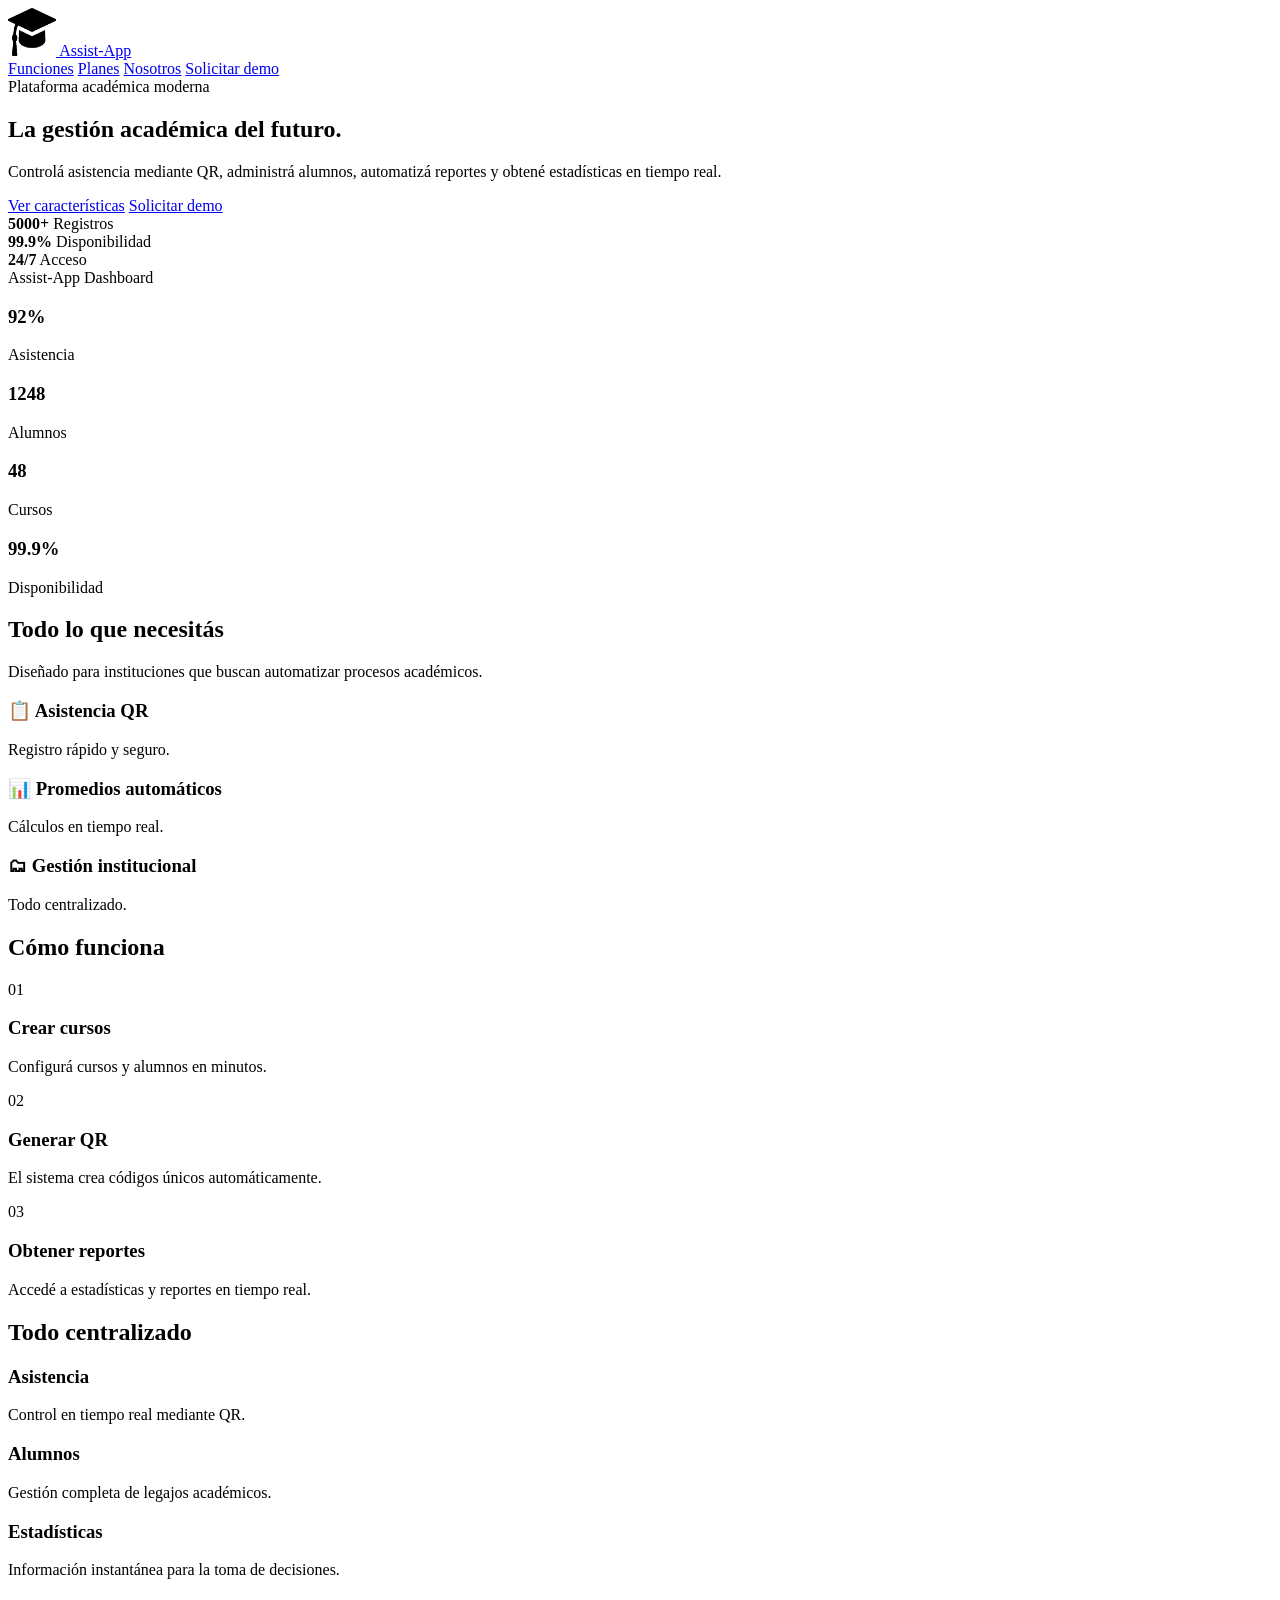
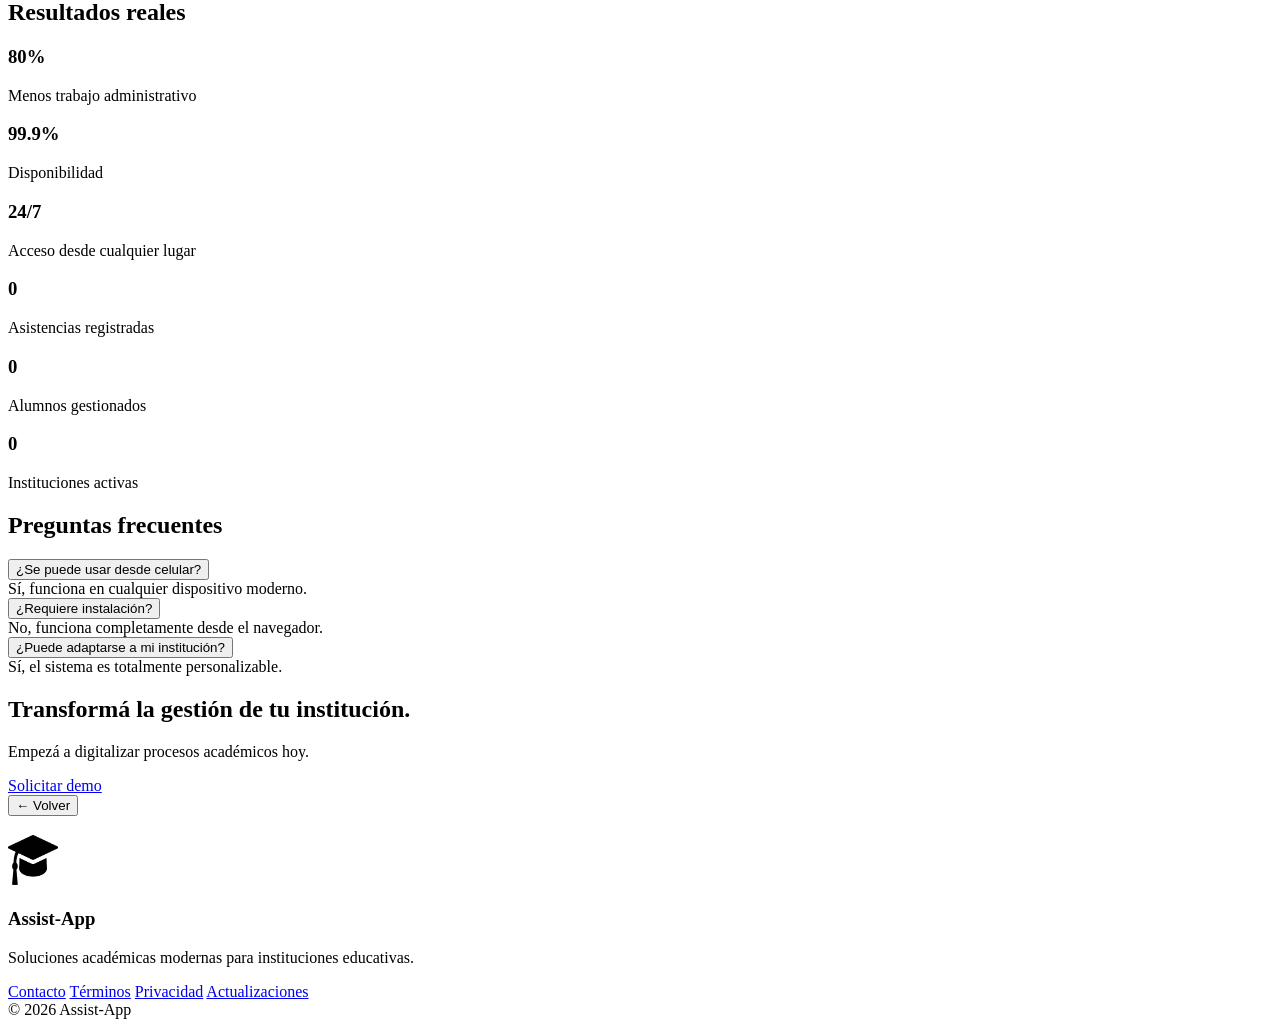
==== commit 090c9a9c: "Actualizacion de diseño." ====
--- a/index.html
+++ b/index.html
@@ -1,137 +1,355 @@
 <!DOCTYPE html>
 <html lang="es">
 <head>
-<meta charset="UTF-8">
-<meta name="viewport" content="width=device-width, initial-scale=1.0">
-<title>Assist-App</title>
-<link rel="stylesheet" href="style.css">
-<link rel="icon" type="image/png" href="img/favicon.png">
+    <meta charset="UTF-8">
+    <meta name="viewport" content="width=device-width, initial-scale=1.0">
+    <meta name="description" content="Assist-App — Plataforma de gestión académica con control de asistencia QR, reportes automáticos y estadísticas en tiempo real.">
+    <title>Assist-App | Gestión académica del futuro</title>
+    <link rel="stylesheet" href="css/style.css">
+    <link rel="icon" type="image/png" href="img/favicon.png">
+    <link rel="preconnect" href="https://fonts.googleapis.com">
+    <link rel="preconnect" href="https://fonts.gstatic.com" crossorigin>
+    <link href="https://fonts.googleapis.com/css2?family=Inter:wght@300;400;500;600;700;800&display=swap" rel="stylesheet">
 </head>
-
 <body>
 
-<header class="navbar">
-
-<div class="brand">
-<img src="img/favicon.png">
-<span>Assist-App</span>
-</div>
-
-<div class="nav-links">
-<a href="nosotros.html">Sobre nosotros</a>
-<a href="updates.html">Actualizaciones</a>
-<a href="contacto.html" class="boton-nav">Contacto</a>
-</div>
-
-</header>
-<div class="contenedor-video">
-    <video autoplay loop muted class="video-fondo">
-        <source src="img/background.mp4" type="video/mp4">
-    </video>
-</div>
-
-<div class="overlay"></div>
-
-<section class="hero">
-    <div class="contenido">
-
-        <div class="hero-logo">
-            <img src="img/favicon.png">
+    <div class="particles" aria-hidden="true"></div>
+    <div class="cursor-glow" aria-hidden="true"></div>
+
+    <header class="navbar">
+        <a href="index.html" class="brand">
+            <img src="img/favicon.png" alt="Logo Assist-App" width="48" height="48">
+            <span>Assist-App</span>
+        </a>
+        <nav class="nav-links" aria-label="Navegación principal">
+            <a href="#funciones">Funciones</a>
+            <a href="contacto.html">Planes</a>
+            <a href="nosotros.html">Nosotros</a>
+            <a href="contacto.html" class="boton-nav">Solicitar demo</a>
+        </nav>
+    </header>
+
+    <div class="overlay" aria-hidden="true"></div>
+
+    <main>
+
+        <!-- Hero -->
+        <section class="hero" aria-labelledby="hero-title">
+
+            <div class="hero-left">
+
+                <span class="badge">Plataforma académica moderna</span>
+
+                <h1 id="hero-title">
+                    La gestión académica
+                    del futuro.
+                </h1>
+
+                <p>
+                    Controlá asistencia mediante QR,
+                    administrá alumnos,
+                    automatizá reportes
+                    y obtené estadísticas en tiempo real.
+                </p>
+
+                <div class="hero-buttons">
+                    <a href="#funciones" class="boton">Ver características</a>
+                    <a href="contacto.html" class="boton-secundario">Solicitar demo</a>
+                </div>
+
+                <div class="hero-stats" aria-label="Estadísticas destacadas">
+                    <div>
+                        <strong>5000+</strong>
+                        <span>Registros</span>
+                    </div>
+                    <div>
+                        <strong>99.9%</strong>
+                        <span>Disponibilidad</span>
+                    </div>
+                    <div>
+                        <strong>24/7</strong>
+                        <span>Acceso</span>
+                    </div>
+                </div>
+
+            </div>
+
+            <div class="dashboard-preview" aria-label="Vista previa del panel">
+
+                <div class="dashboard-navbar">
+                    <div class="dots" aria-hidden="true">
+                        <span></span><span></span><span></span>
+                    </div>
+                    Assist-App Dashboard
+                </div>
+
+                <div class="dashboard-content">
+
+                    <div class="dashboard-card">
+                        <h3>92%</h3>
+                        <span>Asistencia</span>
+                        <div class="mini-chart" aria-hidden="true">
+                            <span></span><span></span><span></span><span></span><span></span>
+                        </div>
+                    </div>
+
+                    <div class="dashboard-card">
+                        <h3>1248</h3>
+                        <span>Alumnos</span>
+                        <div class="mini-chart" aria-hidden="true">
+                            <span></span><span></span><span></span><span></span><span></span>
+                        </div>
+                    </div>
+
+                    <div class="dashboard-card">
+                        <h3>48</h3>
+                        <span>Cursos</span>
+                        <div class="mini-chart" aria-hidden="true">
+                            <span></span><span></span><span></span><span></span><span></span>
+                        </div>
+                    </div>
+
+                    <div class="dashboard-card">
+                        <h3>99.9%</h3>
+                        <span>Disponibilidad</span>
+                        <div class="mini-chart" aria-hidden="true">
+                            <span></span><span></span><span></span><span></span><span></span>
+                        </div>
+                    </div>
+
+                </div>
+
+            </div>
+
+        </section>
+
+        <!-- Funciones -->
+        <section id="funciones" aria-labelledby="funciones-title">
+
+            <h2 id="funciones-title">Todo lo que necesitás</h2>
+
+            <p class="sub">
+                Diseñado para instituciones que buscan
+                automatizar procesos académicos.
+            </p>
+
+            <div class="cards">
+
+                <div class="card" data-panel="asistencia" role="button" tabindex="0" aria-label="Ver detalles de Asistencia QR">
+                    <h3>📋 Asistencia QR</h3>
+                    <p>Registro rápido y seguro.</p>
+                </div>
+
+                <div class="card" data-panel="promedios" role="button" tabindex="0" aria-label="Ver detalles de Promedios automáticos">
+                    <h3>📊 Promedios automáticos</h3>
+                    <p>Cálculos en tiempo real.</p>
+                </div>
+
+                <div class="card" data-panel="gestion" role="button" tabindex="0" aria-label="Ver detalles de Gestión institucional">
+                    <h3>🗂 Gestión institucional</h3>
+                    <p>Todo centralizado.</p>
+                </div>
+
+            </div>
+
+        </section>
+
+        <!-- Cómo funciona -->
+        <section class="steps" aria-labelledby="steps-title">
+
+            <h2 id="steps-title">Cómo funciona</h2>
+
+            <div class="steps-grid">
+
+                <div class="step">
+                    <span aria-hidden="true">01</span>
+                    <h3>Crear cursos</h3>
+                    <p>Configurá cursos y alumnos en minutos.</p>
+                </div>
+
+                <div class="step">
+                    <span aria-hidden="true">02</span>
+                    <h3>Generar QR</h3>
+                    <p>El sistema crea códigos únicos automáticamente.</p>
+                </div>
+
+                <div class="step">
+                    <span aria-hidden="true">03</span>
+                    <h3>Obtener reportes</h3>
+                    <p>Accedé a estadísticas y reportes en tiempo real.</p>
+                </div>
+
+            </div>
+
+        </section>
+
+        <!-- Showcase -->
+        <section class="showcase" aria-labelledby="showcase-title">
+
+            <h2 id="showcase-title">Todo centralizado</h2>
+
+            <div class="showcase-box">
+
+                <div class="showcase-card">
+                    <h3>Asistencia</h3>
+                    <p>Control en tiempo real mediante QR.</p>
+                </div>
+
+                <div class="showcase-card">
+                    <h3>Alumnos</h3>
+                    <p>Gestión completa de legajos académicos.</p>
+                </div>
+
+                <div class="showcase-card">
+                    <h3>Estadísticas</h3>
+                    <p>Información instantánea para la toma de decisiones.</p>
+                </div>
+
+            </div>
+
+        </section>
+
+        <!-- Resultados -->
+        <section class="info" aria-labelledby="info-title">
+
+            <h2 id="info-title">Resultados reales</h2>
+
+            <div class="estadisticas">
+
+                <div class="stat">
+                    <h3>80%</h3>
+                    <span>Menos trabajo administrativo</span>
+                </div>
+
+                <div class="stat">
+                    <h3>99.9%</h3>
+                    <span>Disponibilidad</span>
+                </div>
+
+                <div class="stat">
+                    <h3>24/7</h3>
+                    <span>Acceso desde cualquier lugar</span>
+                </div>
+
+            </div>
+
+        </section>
+
+        <!-- Métricas animadas -->
+        <section class="metrics" aria-label="Métricas de la plataforma">
+
+            <div class="metric">
+                <h3 class="counter" data-target="5000">0</h3>
+                <p>Asistencias registradas</p>
+            </div>
+
+            <div class="metric">
+                <h3 class="counter" data-target="1200">0</h3>
+                <p>Alumnos gestionados</p>
+            </div>
+
+            <div class="metric">
+                <h3 class="counter" data-target="50">0</h3>
+                <p>Instituciones activas</p>
+            </div>
+
+        </section>
+
+        <!-- FAQ -->
+        <section class="faq" aria-labelledby="faq-title">
+
+            <h2 id="faq-title">Preguntas frecuentes</h2>
+
+            <div class="faq-item">
+                <button class="faq-btn" aria-expanded="false">
+                    ¿Se puede usar desde celular?
+                </button>
+                <div class="faq-content">
+                    Sí, funciona en cualquier dispositivo moderno.
+                </div>
+            </div>
+
+            <div class="faq-item">
+                <button class="faq-btn" aria-expanded="false">
+                    ¿Requiere instalación?
+                </button>
+                <div class="faq-content">
+                    No, funciona completamente desde el navegador.
+                </div>
+            </div>
+
+            <div class="faq-item">
+                <button class="faq-btn" aria-expanded="false">
+                    ¿Puede adaptarse a mi institución?
+                </button>
+                <div class="faq-content">
+                    Sí, el sistema es totalmente personalizable.
+                </div>
+            </div>
+
+        </section>
+
+        <!-- CTA -->
+        <section class="cta" aria-labelledby="cta-title">
+
+            <h2 id="cta-title">
+                Transformá la gestión
+                de tu institución.
+            </h2>
+
+            <p>
+                Empezá a digitalizar procesos académicos hoy.
+            </p>
+
+            <a href="contacto.html" class="boton">Solicitar demo</a>
+
+        </section>
+
+    </main>
+
+    <!-- Panel modal -->
+    <div id="panel" class="panel" aria-labelledby="panel-titulo" aria-hidden="true">
+
+        <div class="panel-contenido">
+
+            <button class="cerrar" type="button" aria-label="Cerrar panel">
+                ← Volver
+            </button>
+
+            <img id="panel-img" src="" alt="">
+
+            <h2 id="panel-titulo"></h2>
+
+            <p id="panel-texto"></p>
+
         </div>
 
-        <h1>Assist-App</h1>
+    </div>
+
+    <footer>
+
+        <div class="footer-brand">
+            <img src="img/favicon.png" alt="Logo Assist-App" width="50" height="50">
+            <h3>Assist-App</h3>
+        </div>
 
         <p>
-            Gestión académica inteligente para instituciones modernas
+            Soluciones académicas modernas
+            para instituciones educativas.
         </p>
 
-        <a href="#funciones" class="boton">Explorar</a>
-        <a href="contacto.html" class="boton-secundario">Ver planes</a>
-
-    </div>
-</section>
-
-<section id="funciones">
-
-<h2>Funciones principales</h2>
-
-<div class="cards">
-
-<div class="card" onclick="abrirPanel('asistencia')">
-<h3>📋 Asistencia QR</h3>
-<p>Registro seguro e inmediato.</p>
-</div>
-
-<div class="card" onclick="abrirPanel('promedios')">
-<h3>📊 Promedios automáticos</h3>
-<p>Cálculos en tiempo real.</p>
-</div>
-
-<div class="card" onclick="abrirPanel('gestion')">
-<h3>🗂️ Gestión institucional</h3>
-<p>Todo organizado desde un solo lugar.</p>
-</div>
-
-</div>
-
-</section>
-
-<div id="panel" class="panel">
-<div class="panel-contenido">
-<button class="cerrar" onclick="cerrarPanel()">← Volver</button>
-<img id="panel-img" src="">
-<h2 id="panel-titulo"></h2>
-<p id="panel-texto"></p>
-</div>
-</div>
-
-<section class="info">
-
-<h2>¿Por qué elegir Assist-App?</h2>
-
-<div class="estadisticas">
-
-<div class="stat">
-<h3>100%</h3>
-<span>Personalizable</span>
-</div>
-
-<div class="stat">
-<h3>24/7</h3>
-<span>Acceso inmediato</span>
-</div>
-
-<div class="stat">
-<h3>∞</h3>
-<span>Escalable</span>
-</div>
-
-</div>
-
-</section>
-
-<footer>
-
-<div class="footer-brand">
-<img src="img/favicon.png">
-<h3>Assist-App</h3>
-</div>
-
-<p>
-Soluciones institucionales diseñadas para automatizar procesos académicos.
-</p>
-
-<div class="footer-links">
-<a href="contacto.html">Planes</a>
-<a href="#">Términos</a>
-<a href="#">Privacidad</a>
-</div>
-
-<span>© 2026 Assist-App</span>
-
-</footer>
-
-<script src="script.js"></script>
+        <nav class="footer-links" aria-label="Enlaces del pie de página">
+            <a href="contacto.html">Contacto</a>
+            <a href="terminos.html">Términos</a>
+            <a href="cookies.html">Privacidad</a>
+            <a href="updates.html">Actualizaciones</a>
+        </nav>
+
+        <span>© 2026 Assist-App</span>
+
+    </footer>
+
+    <script src="js/main.js" defer></script>
 
 </body>
-</html>+</html>
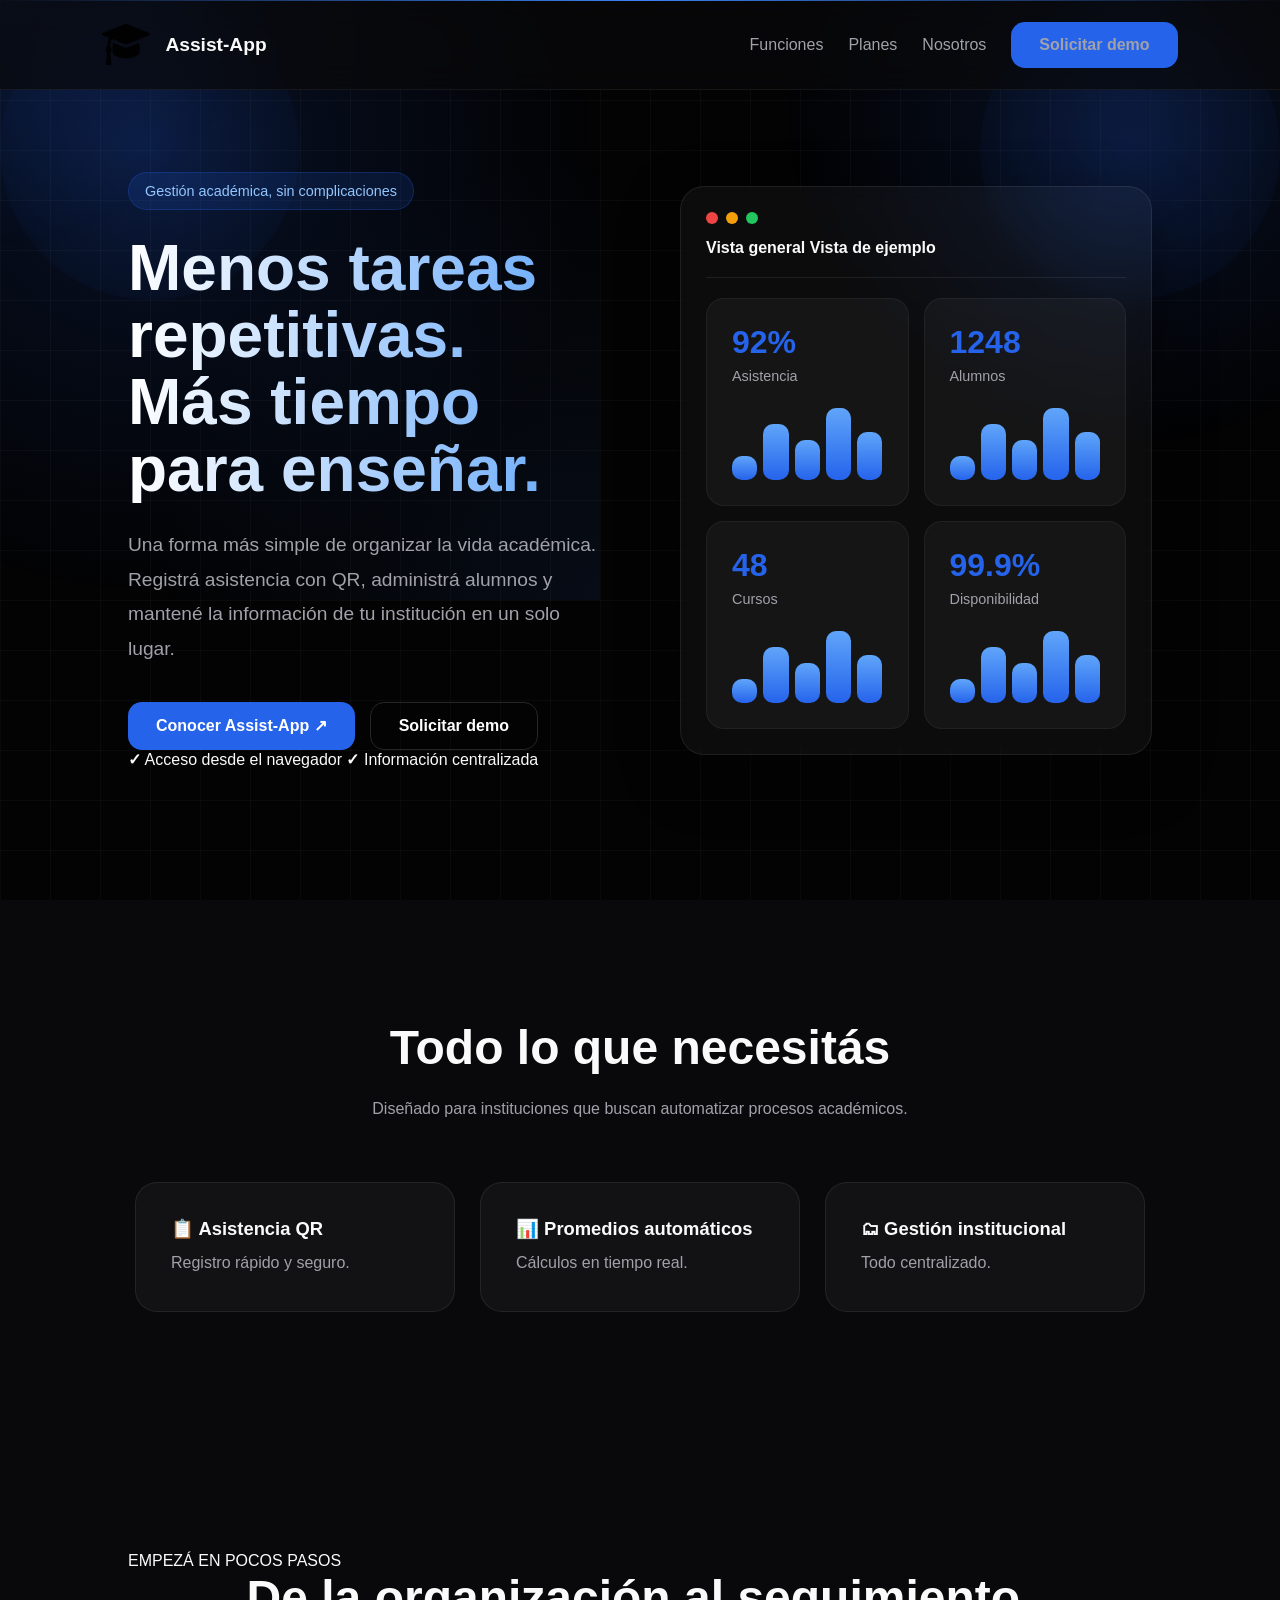
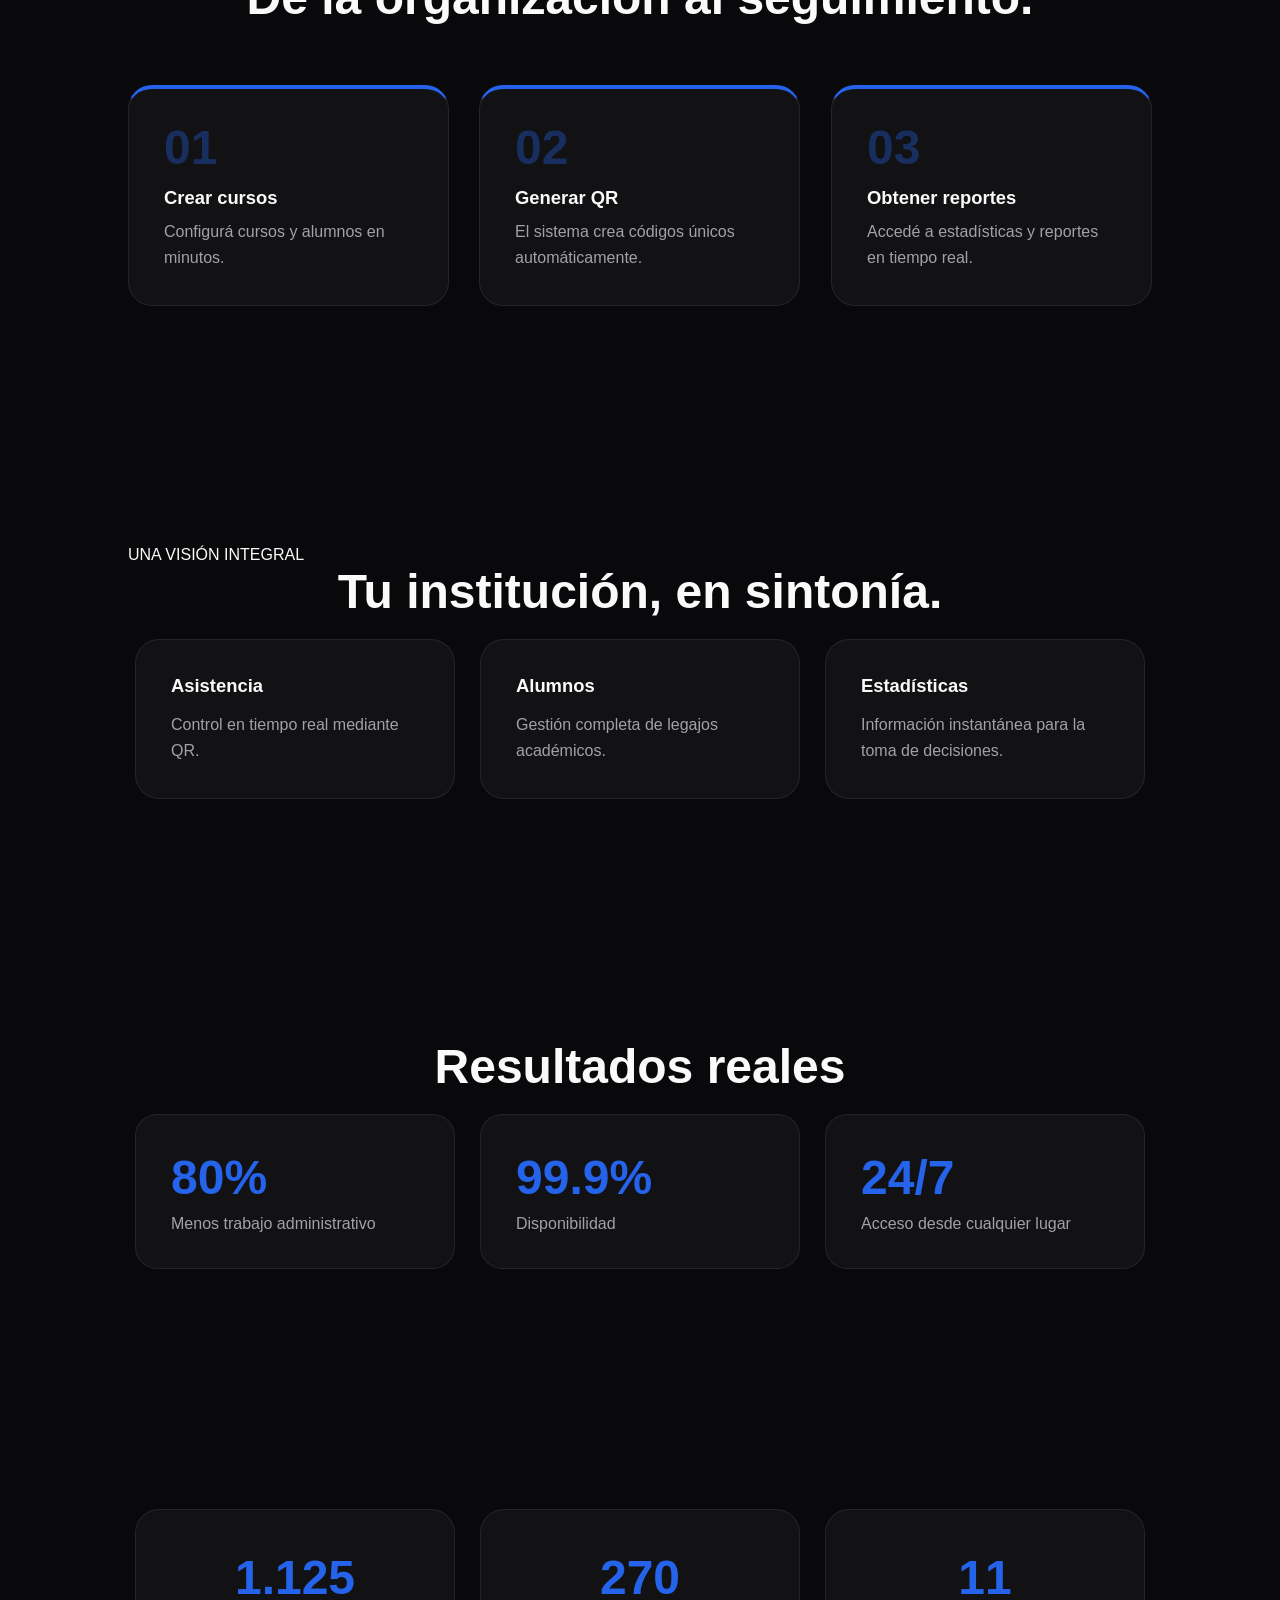
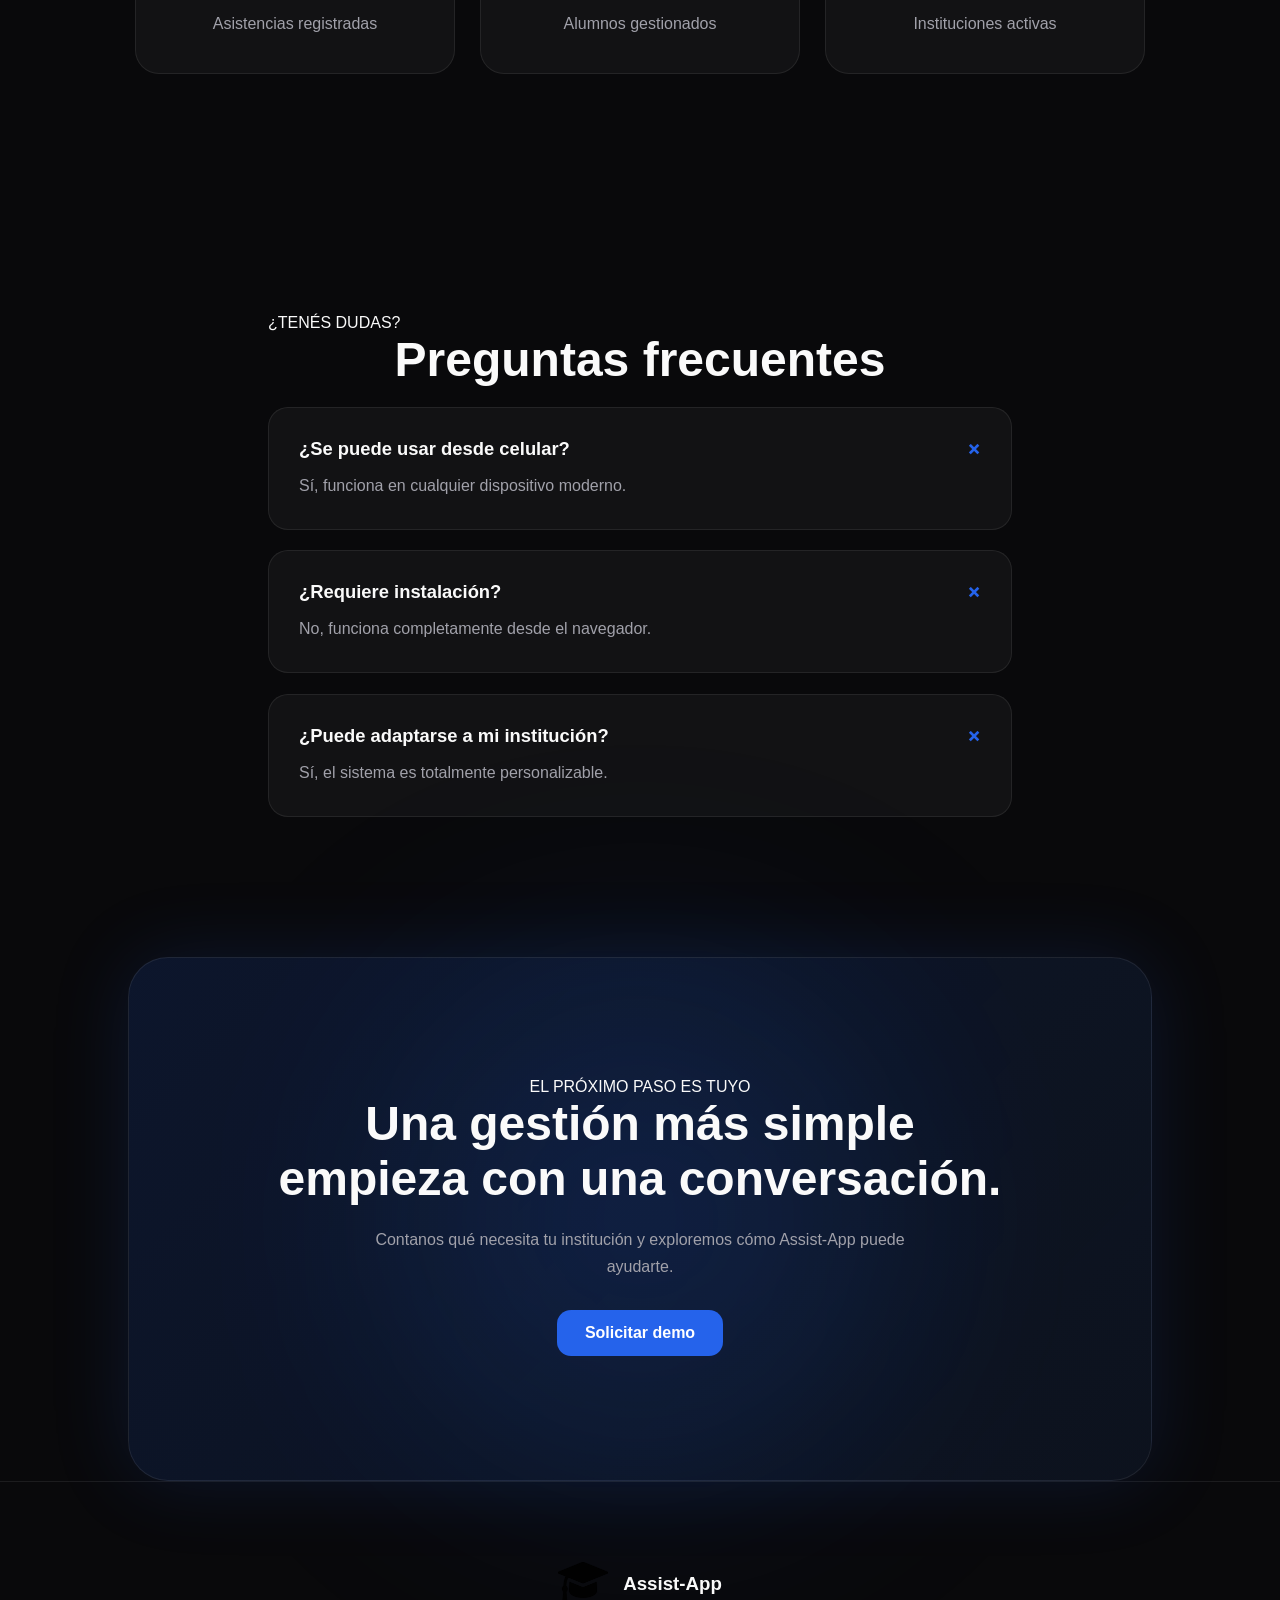
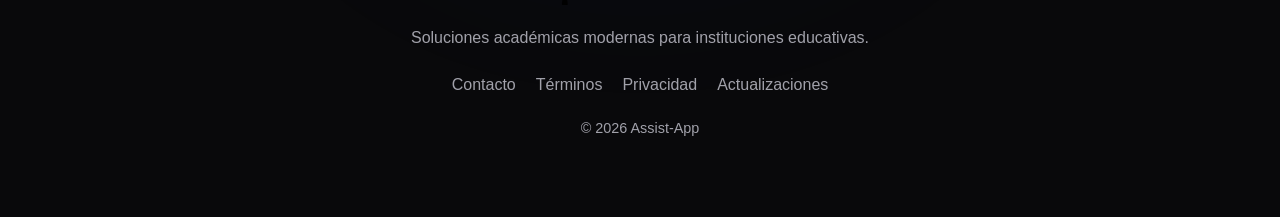
==== commit e9416495: "actualizacion de landing. asdqasd" ====
--- a/index.html
+++ b/index.html
@@ -1,355 +1,351 @@
-<!DOCTYPE html>
-<html lang="es">
-<head>
-    <meta charset="UTF-8">
-    <meta name="viewport" content="width=device-width, initial-scale=1.0">
-    <meta name="description" content="Assist-App — Plataforma de gestión académica con control de asistencia QR, reportes automáticos y estadísticas en tiempo real.">
-    <title>Assist-App | Gestión académica del futuro</title>
-    <link rel="stylesheet" href="css/style.css">
-    <link rel="icon" type="image/png" href="img/favicon.png">
-    <link rel="preconnect" href="https://fonts.googleapis.com">
-    <link rel="preconnect" href="https://fonts.gstatic.com" crossorigin>
-    <link href="https://fonts.googleapis.com/css2?family=Inter:wght@300;400;500;600;700;800&display=swap" rel="stylesheet">
-</head>
-<body>
-
-    <div class="particles" aria-hidden="true"></div>
-    <div class="cursor-glow" aria-hidden="true"></div>
-
-    <header class="navbar">
-        <a href="index.html" class="brand">
-            <img src="img/favicon.png" alt="Logo Assist-App" width="48" height="48">
-            <span>Assist-App</span>
-        </a>
-        <nav class="nav-links" aria-label="Navegación principal">
-            <a href="#funciones">Funciones</a>
-            <a href="contacto.html">Planes</a>
-            <a href="nosotros.html">Nosotros</a>
-            <a href="contacto.html" class="boton-nav">Solicitar demo</a>
-        </nav>
-    </header>
-
-    <div class="overlay" aria-hidden="true"></div>
-
-    <main>
-
-        <!-- Hero -->
-        <section class="hero" aria-labelledby="hero-title">
-
-            <div class="hero-left">
-
-                <span class="badge">Plataforma académica moderna</span>
-
-                <h1 id="hero-title">
-                    La gestión académica
-                    del futuro.
-                </h1>
-
-                <p>
-                    Controlá asistencia mediante QR,
-                    administrá alumnos,
-                    automatizá reportes
-                    y obtené estadísticas en tiempo real.
-                </p>
-
-                <div class="hero-buttons">
-                    <a href="#funciones" class="boton">Ver características</a>
-                    <a href="contacto.html" class="boton-secundario">Solicitar demo</a>
-                </div>
-
-                <div class="hero-stats" aria-label="Estadísticas destacadas">
-                    <div>
-                        <strong>5000+</strong>
-                        <span>Registros</span>
-                    </div>
-                    <div>
-                        <strong>99.9%</strong>
-                        <span>Disponibilidad</span>
-                    </div>
-                    <div>
-                        <strong>24/7</strong>
-                        <span>Acceso</span>
-                    </div>
-                </div>
-
-            </div>
-
-            <div class="dashboard-preview" aria-label="Vista previa del panel">
-
-                <div class="dashboard-navbar">
-                    <div class="dots" aria-hidden="true">
-                        <span></span><span></span><span></span>
-                    </div>
-                    Assist-App Dashboard
-                </div>
-
-                <div class="dashboard-content">
-
-                    <div class="dashboard-card">
-                        <h3>92%</h3>
-                        <span>Asistencia</span>
-                        <div class="mini-chart" aria-hidden="true">
-                            <span></span><span></span><span></span><span></span><span></span>
-                        </div>
-                    </div>
-
-                    <div class="dashboard-card">
-                        <h3>1248</h3>
-                        <span>Alumnos</span>
-                        <div class="mini-chart" aria-hidden="true">
-                            <span></span><span></span><span></span><span></span><span></span>
-                        </div>
-                    </div>
-
-                    <div class="dashboard-card">
-                        <h3>48</h3>
-                        <span>Cursos</span>
-                        <div class="mini-chart" aria-hidden="true">
-                            <span></span><span></span><span></span><span></span><span></span>
-                        </div>
-                    </div>
-
-                    <div class="dashboard-card">
-                        <h3>99.9%</h3>
-                        <span>Disponibilidad</span>
-                        <div class="mini-chart" aria-hidden="true">
-                            <span></span><span></span><span></span><span></span><span></span>
-                        </div>
-                    </div>
-
-                </div>
-
-            </div>
-
-        </section>
-
-        <!-- Funciones -->
-        <section id="funciones" aria-labelledby="funciones-title">
-
-            <h2 id="funciones-title">Todo lo que necesitás</h2>
-
-            <p class="sub">
-                Diseñado para instituciones que buscan
-                automatizar procesos académicos.
-            </p>
-
-            <div class="cards">
-
-                <div class="card" data-panel="asistencia" role="button" tabindex="0" aria-label="Ver detalles de Asistencia QR">
-                    <h3>📋 Asistencia QR</h3>
-                    <p>Registro rápido y seguro.</p>
-                </div>
-
-                <div class="card" data-panel="promedios" role="button" tabindex="0" aria-label="Ver detalles de Promedios automáticos">
-                    <h3>📊 Promedios automáticos</h3>
-                    <p>Cálculos en tiempo real.</p>
-                </div>
-
-                <div class="card" data-panel="gestion" role="button" tabindex="0" aria-label="Ver detalles de Gestión institucional">
-                    <h3>🗂 Gestión institucional</h3>
-                    <p>Todo centralizado.</p>
-                </div>
-
-            </div>
-
-        </section>
-
-        <!-- Cómo funciona -->
-        <section class="steps" aria-labelledby="steps-title">
-
-            <h2 id="steps-title">Cómo funciona</h2>
-
-            <div class="steps-grid">
-
-                <div class="step">
-                    <span aria-hidden="true">01</span>
-                    <h3>Crear cursos</h3>
-                    <p>Configurá cursos y alumnos en minutos.</p>
-                </div>
-
-                <div class="step">
-                    <span aria-hidden="true">02</span>
-                    <h3>Generar QR</h3>
-                    <p>El sistema crea códigos únicos automáticamente.</p>
-                </div>
-
-                <div class="step">
-                    <span aria-hidden="true">03</span>
-                    <h3>Obtener reportes</h3>
-                    <p>Accedé a estadísticas y reportes en tiempo real.</p>
-                </div>
-
-            </div>
-
-        </section>
-
-        <!-- Showcase -->
-        <section class="showcase" aria-labelledby="showcase-title">
-
-            <h2 id="showcase-title">Todo centralizado</h2>
-
-            <div class="showcase-box">
-
-                <div class="showcase-card">
-                    <h3>Asistencia</h3>
-                    <p>Control en tiempo real mediante QR.</p>
-                </div>
-
-                <div class="showcase-card">
-                    <h3>Alumnos</h3>
-                    <p>Gestión completa de legajos académicos.</p>
-                </div>
-
-                <div class="showcase-card">
-                    <h3>Estadísticas</h3>
-                    <p>Información instantánea para la toma de decisiones.</p>
-                </div>
-
-            </div>
-
-        </section>
-
-        <!-- Resultados -->
-        <section class="info" aria-labelledby="info-title">
-
-            <h2 id="info-title">Resultados reales</h2>
-
-            <div class="estadisticas">
-
-                <div class="stat">
-                    <h3>80%</h3>
-                    <span>Menos trabajo administrativo</span>
-                </div>
-
-                <div class="stat">
-                    <h3>99.9%</h3>
-                    <span>Disponibilidad</span>
-                </div>
-
-                <div class="stat">
-                    <h3>24/7</h3>
-                    <span>Acceso desde cualquier lugar</span>
-                </div>
-
-            </div>
-
-        </section>
-
-        <!-- Métricas animadas -->
-        <section class="metrics" aria-label="Métricas de la plataforma">
-
-            <div class="metric">
-                <h3 class="counter" data-target="5000">0</h3>
-                <p>Asistencias registradas</p>
-            </div>
-
-            <div class="metric">
-                <h3 class="counter" data-target="1200">0</h3>
-                <p>Alumnos gestionados</p>
-            </div>
-
-            <div class="metric">
-                <h3 class="counter" data-target="50">0</h3>
-                <p>Instituciones activas</p>
-            </div>
-
-        </section>
-
-        <!-- FAQ -->
-        <section class="faq" aria-labelledby="faq-title">
-
-            <h2 id="faq-title">Preguntas frecuentes</h2>
-
-            <div class="faq-item">
-                <button class="faq-btn" aria-expanded="false">
-                    ¿Se puede usar desde celular?
-                </button>
-                <div class="faq-content">
-                    Sí, funciona en cualquier dispositivo moderno.
-                </div>
-            </div>
-
-            <div class="faq-item">
-                <button class="faq-btn" aria-expanded="false">
-                    ¿Requiere instalación?
-                </button>
-                <div class="faq-content">
-                    No, funciona completamente desde el navegador.
-                </div>
-            </div>
-
-            <div class="faq-item">
-                <button class="faq-btn" aria-expanded="false">
-                    ¿Puede adaptarse a mi institución?
-                </button>
-                <div class="faq-content">
-                    Sí, el sistema es totalmente personalizable.
-                </div>
-            </div>
-
-        </section>
-
-        <!-- CTA -->
-        <section class="cta" aria-labelledby="cta-title">
-
-            <h2 id="cta-title">
-                Transformá la gestión
-                de tu institución.
-            </h2>
-
-            <p>
-                Empezá a digitalizar procesos académicos hoy.
-            </p>
-
-            <a href="contacto.html" class="boton">Solicitar demo</a>
-
-        </section>
-
-    </main>
-
-    <!-- Panel modal -->
-    <div id="panel" class="panel" aria-labelledby="panel-titulo" aria-hidden="true">
-
-        <div class="panel-contenido">
-
-            <button class="cerrar" type="button" aria-label="Cerrar panel">
-                ← Volver
-            </button>
-
-            <img id="panel-img" src="" alt="">
-
-            <h2 id="panel-titulo"></h2>
-
-            <p id="panel-texto"></p>
-
-        </div>
-
-    </div>
-
-    <footer>
-
-        <div class="footer-brand">
-            <img src="img/favicon.png" alt="Logo Assist-App" width="50" height="50">
-            <h3>Assist-App</h3>
-        </div>
-
-        <p>
-            Soluciones académicas modernas
-            para instituciones educativas.
-        </p>
-
-        <nav class="footer-links" aria-label="Enlaces del pie de página">
-            <a href="contacto.html">Contacto</a>
-            <a href="terminos.html">Términos</a>
-            <a href="cookies.html">Privacidad</a>
-            <a href="updates.html">Actualizaciones</a>
-        </nav>
-
-        <span>© 2026 Assist-App</span>
-
-    </footer>
-
-    <script src="js/main.js" defer></script>
-
-</body>
-</html>
+<!DOCTYPE html>
+<html lang="es">
+<head>
+    <meta charset="UTF-8">
+    <meta name="viewport" content="width=device-width, initial-scale=1.0">
+    <meta name="theme-color" content="#0b1511">
+    <meta property="og:type" content="website">
+    <meta property="og:title" content="Assist-App | Gestión académica más simple">
+    <meta property="og:description" content="Organizá cursos, registrá asistencia con QR y centralizá la información académica en un solo lugar.">
+    <meta name="description" content="Assist-App — Plataforma de gestión académica con control de asistencia QR, reportes automáticos y estadísticas en tiempo real.">
+    <title>Assist-App | Gestión académica del futuro</title>
+    <link rel="stylesheet" href="css/style.css">
+    <link rel="icon" type="image/png" href="img/favicon.png">
+    <link rel="preconnect" href="https://fonts.googleapis.com">
+    <link rel="preconnect" href="https://fonts.gstatic.com" crossorigin>
+    <link href="https://fonts.googleapis.com/css2?family=Inter:wght@300;400;500;600;700;800&display=swap" rel="stylesheet">
+</head>
+<body>
+
+    <div class="particles" aria-hidden="true"></div>
+    <div class="cursor-glow" aria-hidden="true"></div>
+
+    <header class="navbar">
+        <a href="index.html" class="brand">
+            <img src="img/favicon.png" alt="Logo Assist-App" width="48" height="48">
+            <span>Assist-App</span>
+        </a>
+        <nav class="nav-links" aria-label="Navegación principal">
+            <a href="#funciones">Funciones</a>
+            <a href="contacto.html">Planes</a>
+            <a href="nosotros.html">Nosotros</a>
+            <a href="contacto.html" class="boton-nav">Solicitar demo</a>
+        </nav>
+    </header>
+
+    <div class="overlay" aria-hidden="true"></div>
+
+    <main>
+
+        <!-- Hero -->
+        <section class="hero" aria-labelledby="hero-title">
+
+            <div class="hero-left">
+
+                <span class="badge"><span class="badge-dot" aria-hidden="true"></span> Gestión académica, sin complicaciones</span>
+
+                <h1 id="hero-title">
+                    Menos tareas repetitivas.<br>
+                    <span>Más tiempo para enseñar.</span>
+                </h1>
+
+                <p>
+                    Una forma más simple de organizar la vida académica.
+                    Registrá asistencia con QR, administrá alumnos y mantené
+                    la información de tu institución en un solo lugar.
+                </p>
+
+                <div class="hero-buttons">
+                    <a href="contacto.html" class="boton">Conocer Assist-App <span aria-hidden="true">↗</span></a>
+                    <a href="contacto.html" class="boton-secundario">Solicitar demo</a>
+                </div>
+
+                <div class="hero-trust" aria-label="Ventajas principales">
+                    <span><b aria-hidden="true">✓</b> Acceso desde el navegador</span>
+                    <span><b aria-hidden="true">✓</b> Información centralizada</span>
+                </div>
+
+            </div>
+
+            <div class="dashboard-preview" aria-label="Vista previa del panel">
+
+                <div class="dashboard-navbar">
+                    <div class="dots" aria-hidden="true">
+                        <span></span><span></span><span></span>
+                    </div>
+                    Vista general <span class="dashboard-live"><i></i> Vista de ejemplo</span>
+                </div>
+
+                <div class="dashboard-content">
+
+                    <div class="dashboard-card">
+                        <h3>92%</h3>
+                        <span>Asistencia</span>
+                        <div class="mini-chart" aria-hidden="true">
+                            <span></span><span></span><span></span><span></span><span></span>
+                        </div>
+                    </div>
+
+                    <div class="dashboard-card">
+                        <h3>1248</h3>
+                        <span>Alumnos</span>
+                        <div class="mini-chart" aria-hidden="true">
+                            <span></span><span></span><span></span><span></span><span></span>
+                        </div>
+                    </div>
+
+                    <div class="dashboard-card">
+                        <h3>48</h3>
+                        <span>Cursos</span>
+                        <div class="mini-chart" aria-hidden="true">
+                            <span></span><span></span><span></span><span></span><span></span>
+                        </div>
+                    </div>
+
+                    <div class="dashboard-card">
+                        <h3>99.9%</h3>
+                        <span>Disponibilidad</span>
+                        <div class="mini-chart" aria-hidden="true">
+                            <span></span><span></span><span></span><span></span><span></span>
+                        </div>
+                    </div>
+
+                </div>
+
+            </div>
+
+        </section>
+
+        <!-- Funciones -->
+        <section id="funciones" aria-labelledby="funciones-title">
+
+            <h2 id="funciones-title">Todo lo que necesitás</h2>
+
+            <p class="sub">
+                Diseñado para instituciones que buscan
+                automatizar procesos académicos.
+            </p>
+
+            <div class="cards">
+
+                <div class="card" data-panel="asistencia" role="button" tabindex="0" aria-label="Ver detalles de Asistencia QR">
+                    <h3>📋 Asistencia QR</h3>
+                    <p>Registro rápido y seguro.</p>
+                </div>
+
+                <div class="card" data-panel="promedios" role="button" tabindex="0" aria-label="Ver detalles de Promedios automáticos">
+                    <h3>📊 Promedios automáticos</h3>
+                    <p>Cálculos en tiempo real.</p>
+                </div>
+
+                <div class="card" data-panel="gestion" role="button" tabindex="0" aria-label="Ver detalles de Gestión institucional">
+                    <h3>🗂 Gestión institucional</h3>
+                    <p>Todo centralizado.</p>
+                </div>
+
+            </div>
+
+        </section>
+
+        <!-- Cómo funciona -->
+        <section class="steps" aria-labelledby="steps-title">
+
+            <span class="eyebrow">EMPEZÁ EN POCOS PASOS</span>
+            <h2 id="steps-title">De la organización al seguimiento.</h2>
+
+            <div class="steps-grid">
+
+                <div class="step">
+                    <span aria-hidden="true">01</span>
+                    <h3>Crear cursos</h3>
+                    <p>Configurá cursos y alumnos en minutos.</p>
+                </div>
+
+                <div class="step">
+                    <span aria-hidden="true">02</span>
+                    <h3>Generar QR</h3>
+                    <p>El sistema crea códigos únicos automáticamente.</p>
+                </div>
+
+                <div class="step">
+                    <span aria-hidden="true">03</span>
+                    <h3>Obtener reportes</h3>
+                    <p>Accedé a estadísticas y reportes en tiempo real.</p>
+                </div>
+
+            </div>
+
+        </section>
+
+        <!-- Showcase -->
+        <section class="showcase" aria-labelledby="showcase-title">
+
+            <span class="eyebrow">UNA VISIÓN INTEGRAL</span>
+            <h2 id="showcase-title">Tu institución, en sintonía.</h2>
+
+            <div class="showcase-box">
+
+                <div class="showcase-card">
+                    <h3>Asistencia</h3>
+                    <p>Control en tiempo real mediante QR.</p>
+                </div>
+
+                <div class="showcase-card">
+                    <h3>Alumnos</h3>
+                    <p>Gestión completa de legajos académicos.</p>
+                </div>
+
+                <div class="showcase-card">
+                    <h3>Estadísticas</h3>
+                    <p>Información instantánea para la toma de decisiones.</p>
+                </div>
+
+            </div>
+
+        </section>
+
+        <!-- Resultados -->
+        <section class="info" aria-labelledby="info-title">
+
+            <h2 id="info-title">Resultados reales</h2>
+
+            <div class="estadisticas">
+
+                <div class="stat">
+                    <h3>80%</h3>
+                    <span>Menos trabajo administrativo</span>
+                </div>
+
+                <div class="stat">
+                    <h3>99.9%</h3>
+                    <span>Disponibilidad</span>
+                </div>
+
+                <div class="stat">
+                    <h3>24/7</h3>
+                    <span>Acceso desde cualquier lugar</span>
+                </div>
+
+            </div>
+
+        </section>
+
+        <!-- Métricas animadas -->
+        <section class="metrics" aria-label="Métricas de la plataforma">
+
+            <div class="metric">
+                <h3 class="counter" data-target="5000">0</h3>
+                <p>Asistencias registradas</p>
+            </div>
+
+            <div class="metric">
+                <h3 class="counter" data-target="1200">0</h3>
+                <p>Alumnos gestionados</p>
+            </div>
+
+            <div class="metric">
+                <h3 class="counter" data-target="50">0</h3>
+                <p>Instituciones activas</p>
+            </div>
+
+        </section>
+
+        <!-- FAQ -->
+        <section class="faq" aria-labelledby="faq-title">
+
+            <span class="eyebrow">¿TENÉS DUDAS?</span>
+            <h2 id="faq-title">Preguntas frecuentes</h2>
+
+            <div class="faq-item">
+                <button class="faq-btn" aria-expanded="false">
+                    ¿Se puede usar desde celular?
+                </button>
+                <div class="faq-content">
+                    Sí, funciona en cualquier dispositivo moderno.
+                </div>
+            </div>
+
+            <div class="faq-item">
+                <button class="faq-btn" aria-expanded="false">
+                    ¿Requiere instalación?
+                </button>
+                <div class="faq-content">
+                    No, funciona completamente desde el navegador.
+                </div>
+            </div>
+
+            <div class="faq-item">
+                <button class="faq-btn" aria-expanded="false">
+                    ¿Puede adaptarse a mi institución?
+                </button>
+                <div class="faq-content">
+                    Sí, el sistema es totalmente personalizable.
+                </div>
+            </div>
+
+        </section>
+
+        <!-- CTA -->
+        <section class="cta" aria-labelledby="cta-title">
+
+            <span class="eyebrow">EL PRÓXIMO PASO ES TUYO</span>
+            <h2 id="cta-title">
+                Una gestión más simple<br><span>empieza con una conversación.</span>
+            </h2>
+
+            <p>
+                Contanos qué necesita tu institución y exploremos cómo Assist-App puede ayudarte.
+            </p>
+
+            <a href="contacto.html" class="boton">Solicitar demo</a>
+
+        </section>
+
+    </main>
+
+    <!-- Panel modal -->
+    <div id="panel" class="panel" aria-labelledby="panel-titulo" aria-hidden="true">
+
+        <div class="panel-contenido">
+
+            <button class="cerrar" type="button" aria-label="Cerrar panel">
+                ← Volver
+            </button>
+
+            <img id="panel-img" src="" alt="">
+
+            <h2 id="panel-titulo"></h2>
+
+            <p id="panel-texto"></p>
+
+        </div>
+
+    </div>
+
+    <footer>
+
+        <div class="footer-brand">
+            <img src="img/favicon.png" alt="Logo Assist-App" width="50" height="50">
+            <h3>Assist-App</h3>
+        </div>
+
+        <p>
+            Soluciones académicas modernas
+            para instituciones educativas.
+        </p>
+
+        <nav class="footer-links" aria-label="Enlaces del pie de página">
+            <a href="contacto.html">Contacto</a>
+            <a href="terminos.html">Términos</a>
+            <a href="cookies.html">Privacidad</a>
+            <a href="updates.html">Actualizaciones</a>
+        </nav>
+
+        <span>© 2026 Assist-App</span>
+
+    </footer>
+
+    <script src="js/main.js" defer></script>
+
+</body>
+</html>
--- a/css/style.css
+++ b/css/style.css
@@ -0,0 +1,1392 @@
+/* ==========================================================================
+   Assist-App — Hoja de estilos principal
+   ========================================================================== */
+
+/* --------------------------------------------------------------------------
+   1. Variables
+   -------------------------------------------------------------------------- */
+
+:root {
+    /* Colores base */
+    --bg: #09090b;
+    --surface: #111113;
+    --surface-2: #18181b;
+    --border: #27272a;
+    --border-light: rgba(255, 255, 255, 0.08);
+    --border-glass: rgba(255, 255, 255, 0.05);
+
+    /* Texto */
+    --text: #fafafa;
+    --muted: #a1a1aa;
+    --accent-light: #93c5fd;
+
+    /* Marca */
+    --primary: #2563eb;
+    --primary-hover: #3b82f6;
+    --primary-glow: rgba(37, 99, 235, 0.15);
+    --primary-glow-strong: rgba(37, 99, 235, 0.4);
+    --primary-glow-light: rgba(59, 130, 246, 0.08);
+
+    /* Efectos */
+    --shadow: 0 20px 60px rgba(0, 0, 0, 0.45);
+    --shadow-primary: 0 25px 60px rgba(37, 99, 235, 0.15);
+    --shadow-hover: 0 0 0 1px rgba(37, 99, 235, 0.15), var(--shadow-primary);
+    --blur-glass: blur(16px);
+    --transition-fast: 0.3s ease;
+    --transition-smooth: 0.35s ease;
+    --radius-sm: 14px;
+    --radius-md: 18px;
+    --radius-lg: 22px;
+    --radius-xl: 24px;
+}
+
+/* --------------------------------------------------------------------------
+   2. Reset y base
+   -------------------------------------------------------------------------- */
+
+*,
+*::before,
+*::after {
+    margin: 0;
+    padding: 0;
+    box-sizing: border-box;
+}
+
+html {
+    scroll-behavior: smooth;
+}
+
+body {
+    font-family: 'Inter', sans-serif;
+    color: var(--text);
+    background-color: var(--bg);
+    overflow-x: hidden;
+    position: relative;
+}
+
+/* Cuadrícula de fondo */
+body::before {
+    content: "";
+    position: fixed;
+    inset: 0;
+    background-image:
+        linear-gradient(rgba(255, 255, 255, 0.03) 1px, transparent 1px),
+        linear-gradient(90deg, rgba(255, 255, 255, 0.03) 1px, transparent 1px);
+    background-size: 50px 50px;
+    z-index: -8;
+    pointer-events: none;
+}
+
+/* Gradientes + aurora animada */
+body::after {
+    content: "";
+    position: fixed;
+    width: 900px;
+    height: 900px;
+    top: -300px;
+    left: -300px;
+    background:
+        radial-gradient(circle, var(--primary-glow), transparent 70%),
+        radial-gradient(circle at top center, var(--primary-glow), transparent 40%),
+        radial-gradient(circle at bottom right, var(--primary-glow-light), transparent 35%);
+    animation: aurora 12s infinite alternate;
+    z-index: -9;
+    pointer-events: none;
+}
+
+/* --------------------------------------------------------------------------
+   3. Capas de fondo y efectos globales
+   -------------------------------------------------------------------------- */
+
+.particles {
+    position: fixed;
+    inset: 0;
+    pointer-events: none;
+    z-index: -2;
+    overflow: hidden;
+}
+
+.particles::before,
+.particles::after {
+    content: "";
+    position: absolute;
+    width: 300px;
+    height: 300px;
+    border-radius: 50%;
+    background: radial-gradient(circle, var(--primary-glow), transparent);
+    animation: floatParticle 15s infinite linear;
+}
+
+.particles::after {
+    right: 0;
+    animation-duration: 20s;
+}
+
+.cursor-glow {
+    position: fixed;
+    width: 500px;
+    height: 500px;
+    border-radius: 50%;
+    pointer-events: none;
+    background: radial-gradient(circle, var(--primary-glow), transparent 70%);
+    transform: translate(-50%, -50%);
+    z-index: -1;
+    will-change: transform;
+}
+
+.scroll-progress {
+    position: fixed;
+    top: 0;
+    left: 0;
+    height: 3px;
+    width: 0;
+    background: var(--primary);
+    z-index: 999999;
+}
+
+.contenedor-video {
+    position: fixed;
+    inset: 0;
+    z-index: -10;
+    overflow: hidden;
+}
+
+.video-fondo {
+    width: 100%;
+    height: 100%;
+    object-fit: cover;
+}
+
+.overlay {
+    position: fixed;
+    inset: 0;
+    background: rgba(0, 0, 0, 0.65);
+    z-index: -9;
+    pointer-events: none;
+}
+
+/* --------------------------------------------------------------------------
+   4. Animaciones de scroll (reveal)
+   -------------------------------------------------------------------------- */
+
+.reveal {
+    opacity: 0;
+    transform: translateY(50px);
+    transition: opacity 0.8s ease, transform 0.8s ease;
+    will-change: opacity, transform;
+}
+
+.reveal.active {
+    opacity: 1;
+    transform: translateY(0);
+}
+
+/* --------------------------------------------------------------------------
+   5. Navbar
+   -------------------------------------------------------------------------- */
+
+.navbar {
+    position: fixed;
+    top: 0;
+    left: 0;
+    width: 100%;
+    height: 90px;
+    display: flex;
+    align-items: center;
+    justify-content: space-between;
+    padding: 0 8%;
+    z-index: 999;
+    backdrop-filter: var(--blur-glass);
+    background: rgba(9, 9, 11, 0.7);
+    border-bottom: 1px solid rgba(255, 255, 255, 0.06);
+    transition:
+        height var(--transition-fast),
+        background var(--transition-fast),
+        box-shadow var(--transition-fast);
+}
+
+.navbar::before {
+    content: "";
+    position: absolute;
+    top: 0;
+    left: 0;
+    width: 100%;
+    height: 1px;
+    background: linear-gradient(90deg, transparent, var(--primary-hover), transparent);
+}
+
+.navbar.scrolled {
+    height: 75px;
+    background: rgba(9, 9, 11, 0.9);
+    box-shadow: 0 10px 40px rgba(0, 0, 0, 0.3);
+}
+
+.brand {
+    display: flex;
+    align-items: center;
+    gap: 15px;
+    text-decoration: none;
+    color: inherit;
+    transition: opacity var(--transition-fast);
+}
+
+.brand:hover {
+    opacity: 0.85;
+}
+
+.brand img {
+    width: 48px;
+    height: auto;
+}
+
+.brand span {
+    font-size: 1.2rem;
+    font-weight: 700;
+}
+
+.nav-links {
+    display: flex;
+    align-items: center;
+    gap: 25px;
+}
+
+.nav-links a {
+    text-decoration: none;
+    color: var(--muted);
+    transition: color var(--transition-fast);
+}
+
+.nav-links a:hover {
+    color: var(--text);
+}
+
+/* --------------------------------------------------------------------------
+   6. Botones
+   -------------------------------------------------------------------------- */
+
+.boton,
+.boton-nav,
+.boton-secundario {
+    display: inline-block;
+    text-decoration: none;
+    border-radius: var(--radius-sm);
+    padding: 14px 28px;
+    font-weight: 600;
+    transition:
+        background var(--transition-fast),
+        transform var(--transition-fast),
+        border-color var(--transition-fast);
+}
+
+.boton,
+.boton-nav {
+    background: var(--primary);
+    color: white;
+    border: none;
+}
+
+.boton {
+    position: relative;
+    overflow: hidden;
+}
+
+.boton::before {
+    content: "";
+    position: absolute;
+    top: 0;
+    left: -100%;
+    width: 100%;
+    height: 100%;
+    background: linear-gradient(90deg, transparent, rgba(255, 255, 255, 0.3), transparent);
+    transition: left 0.6s ease;
+}
+
+.boton:hover::before {
+    left: 100%;
+}
+
+.boton-nav:hover {
+    background: var(--primary-hover);
+    transform: translateY(-3px);
+}
+
+.boton-secundario {
+    border: 1px solid var(--border);
+    color: white;
+    background: transparent;
+}
+
+.boton-secundario:hover {
+    background: rgba(255, 255, 255, 0.05);
+    border-color: var(--muted);
+}
+
+/* --------------------------------------------------------------------------
+   7. Hero
+   -------------------------------------------------------------------------- */
+
+.hero {
+    min-height: 100vh;
+    position: relative;
+    display: grid;
+    grid-template-columns: 1fr 1fr;
+    align-items: center;
+    gap: 80px;
+    padding: 140px 10% 100px;
+}
+
+.hero::before {
+    content: "";
+    position: absolute;
+    width: 700px;
+    height: 700px;
+    border-radius: 50%;
+    background: radial-gradient(circle, var(--primary-glow), transparent 70%);
+    top: -250px;
+    right: -200px;
+    z-index: -1;
+    pointer-events: none;
+}
+
+.hero-left {
+    max-width: 650px;
+}
+
+.badge {
+    display: inline-block;
+    background: var(--primary-glow);
+    border: 1px solid rgba(37, 99, 235, 0.25);
+    color: var(--accent-light);
+    padding: 10px 16px;
+    border-radius: 999px;
+    margin-bottom: 25px;
+    font-size: 0.9rem;
+    font-weight: 500;
+}
+
+.hero-left h1 {
+    font-size: clamp(2.5rem, 5vw, 4.8rem);
+    line-height: 1.05;
+    margin-bottom: 25px;
+    background: linear-gradient(90deg, #ffffff, #60a5fa);
+    -webkit-background-clip: text;
+    background-clip: text;
+    -webkit-text-fill-color: transparent;
+    animation: glowText 4s ease infinite;
+}
+
+.hero-left p {
+    font-size: 1.2rem;
+    line-height: 1.8;
+    color: var(--muted);
+    margin-bottom: 35px;
+}
+
+.hero-buttons {
+    display: flex;
+    gap: 15px;
+    flex-wrap: wrap;
+}
+
+.hero-stats {
+    display: flex;
+    gap: 40px;
+    margin-top: 50px;
+}
+
+.hero-stats strong {
+    display: block;
+    font-size: 1.8rem;
+    color: var(--primary);
+}
+
+.hero-stats span {
+    color: var(--muted);
+    font-size: 0.95rem;
+}
+
+/* --------------------------------------------------------------------------
+   8. Dashboard preview
+   -------------------------------------------------------------------------- */
+
+.dashboard-preview {
+    background: rgba(255, 255, 255, 0.04);
+    border: 1px solid var(--border-light);
+    border-radius: var(--radius-xl);
+    padding: 25px;
+    backdrop-filter: blur(10px);
+    box-shadow: var(--shadow);
+    animation: float 6s ease-in-out infinite;
+    will-change: transform;
+}
+
+.dashboard-navbar {
+    padding-bottom: 20px;
+    margin-bottom: 20px;
+    border-bottom: 1px solid var(--border-light);
+    font-weight: 600;
+}
+
+.dots {
+    display: flex;
+    gap: 8px;
+    margin-bottom: 15px;
+}
+
+.dots span {
+    width: 12px;
+    height: 12px;
+    border-radius: 50%;
+}
+
+.dots span:nth-child(1) { background: #ef4444; }
+.dots span:nth-child(2) { background: #f59e0b; }
+.dots span:nth-child(3) { background: #22c55e; }
+
+.dashboard-content {
+    display: grid;
+    grid-template-columns: 1fr 1fr;
+    gap: 15px;
+}
+
+.dashboard-card {
+    padding: 25px;
+    border-radius: var(--radius-md);
+    background: rgba(255, 255, 255, 0.04);
+    border: 1px solid var(--border-glass);
+    transition: transform var(--transition-fast), border-color var(--transition-fast);
+}
+
+.dashboard-card:hover {
+    transform: scale(1.05);
+    border-color: var(--primary-glow-strong);
+}
+
+.dashboard-card h3 {
+    color: var(--primary);
+    font-size: 2rem;
+    margin-bottom: 6px;
+}
+
+.dashboard-card > span {
+    color: var(--muted);
+    font-size: 0.9rem;
+}
+
+.mini-chart {
+    display: flex;
+    align-items: flex-end;
+    gap: 6px;
+    height: 80px;
+    margin-top: 15px;
+}
+
+.mini-chart span {
+    flex: 1;
+    background: linear-gradient(to top, var(--primary), #60a5fa);
+    border-radius: 10px;
+    animation: bars 2s infinite alternate;
+}
+
+.mini-chart span:nth-child(1) { height: 30%; }
+.mini-chart span:nth-child(2) { height: 70%; }
+.mini-chart span:nth-child(3) { height: 50%; }
+.mini-chart span:nth-child(4) { height: 90%; }
+.mini-chart span:nth-child(5) { height: 60%; }
+
+/* --------------------------------------------------------------------------
+   9. Secciones generales
+   -------------------------------------------------------------------------- */
+
+section {
+    padding: 120px 10%;
+}
+
+h2 {
+    font-size: clamp(2rem, 4vw, 3rem);
+    text-align: center;
+    margin-bottom: 20px;
+}
+
+.sub {
+    text-align: center;
+    color: var(--muted);
+    max-width: 800px;
+    margin: 0 auto 60px;
+    line-height: 1.7;
+}
+
+/* --------------------------------------------------------------------------
+   10. Tarjetas interactivas (base compartida)
+   -------------------------------------------------------------------------- */
+
+.card,
+.stat,
+.metric,
+.step,
+.showcase-card,
+.faq-item {
+    position: relative;
+    overflow: hidden;
+    cursor: pointer;
+    --mouse-x: 50%;
+    --mouse-y: 50%;
+}
+
+.card,
+.stat,
+.showcase-card {
+    width: 320px;
+    padding: 35px;
+    border-radius: var(--radius-lg);
+    background: rgba(255, 255, 255, 0.04);
+    border: 1px solid var(--border-light);
+    transition:
+        transform var(--transition-fast),
+        box-shadow var(--transition-fast),
+        border-color var(--transition-fast);
+}
+
+.cards,
+.estadisticas,
+.showcase-box,
+.metrics {
+    display: flex;
+    justify-content: center;
+    flex-wrap: wrap;
+    gap: 25px;
+}
+
+/* Borde animado al hover */
+.card::before,
+.stat::before,
+.metric::before,
+.step::before,
+.showcase-card::before,
+.faq-item::before {
+    content: "";
+    position: absolute;
+    inset: -2px;
+    background: linear-gradient(45deg, transparent, rgba(37, 99, 235, 0.25), transparent);
+    opacity: 0;
+    transition: opacity 0.4s ease;
+    animation: borderMove 6s linear infinite;
+    pointer-events: none;
+}
+
+/* Brillo que sigue el cursor */
+.card::after,
+.stat::after,
+.metric::after,
+.step::after,
+.showcase-card::after {
+    content: "";
+    position: absolute;
+    width: 250px;
+    height: 250px;
+    border-radius: 50%;
+    background: radial-gradient(circle, rgba(255, 255, 255, 0.18), transparent 70%);
+    left: var(--mouse-x);
+    top: var(--mouse-y);
+    transform: translate(-50%, -50%);
+    opacity: 0;
+    transition: opacity 0.25s ease;
+    pointer-events: none;
+}
+
+.card:hover,
+.stat:hover,
+.metric:hover,
+.step:hover,
+.showcase-card:hover,
+.faq-item:hover {
+    box-shadow: var(--shadow-hover);
+}
+
+.card:hover::before,
+.stat:hover::before,
+.metric:hover::before,
+.step:hover::before,
+.showcase-card:hover::before,
+.faq-item:hover::before,
+.card:hover::after,
+.stat:hover::after,
+.metric:hover::after,
+.step:hover::after,
+.showcase-card:hover::after {
+    opacity: 1;
+}
+
+.card:hover,
+.stat:hover {
+    transform: translateY(-8px);
+}
+
+/* --------------------------------------------------------------------------
+   11. Funciones (cards)
+   -------------------------------------------------------------------------- */
+
+.card h3,
+.showcase-card h3,
+.step h3,
+.faq-item h3,
+.faq-btn {
+    margin-bottom: 10px;
+    font-size: 1.15rem;
+}
+
+.card p,
+.showcase-card p,
+.step p {
+    color: var(--muted);
+    line-height: 1.6;
+}
+
+/* --------------------------------------------------------------------------
+   12. Steps
+   -------------------------------------------------------------------------- */
+
+.steps-grid {
+    display: grid;
+    grid-template-columns: repeat(3, 1fr);
+    gap: 30px;
+    margin-top: 60px;
+}
+
+.step {
+    padding: 35px;
+    border-radius: var(--radius-xl);
+    background: rgba(255, 255, 255, 0.04);
+    border: 1px solid var(--border-light);
+    border-top: 4px solid var(--primary);
+    transition:
+        transform var(--transition-smooth),
+        border-color var(--transition-smooth),
+        box-shadow var(--transition-smooth);
+}
+
+.step:hover {
+    transform: translateY(-10px);
+    border-color: var(--primary-glow-strong);
+}
+
+.step > span {
+    display: block;
+    font-size: 3rem;
+    font-weight: 800;
+    color: rgba(37, 99, 235, 0.35);
+    margin-bottom: 15px;
+    line-height: 1;
+}
+
+/* --------------------------------------------------------------------------
+   13. Showcase
+   -------------------------------------------------------------------------- */
+
+.showcase-card {
+    border-radius: var(--radius-xl);
+    transition: transform var(--transition-smooth), border-color var(--transition-smooth), box-shadow var(--transition-smooth);
+}
+
+.showcase-card:hover {
+    transform: translateY(-10px);
+    border-color: var(--primary-glow-strong);
+}
+
+.showcase-card h3 {
+    margin-bottom: 15px;
+}
+
+/* --------------------------------------------------------------------------
+   14. Estadísticas y métricas
+   -------------------------------------------------------------------------- */
+
+.stat h3 {
+    font-size: 3rem;
+    color: var(--primary);
+    margin-bottom: 10px;
+}
+
+.stat span {
+    color: var(--muted);
+}
+
+.metric {
+    width: 320px;
+    text-align: center;
+    padding: 40px;
+    border-radius: var(--radius-xl);
+    background: rgba(255, 255, 255, 0.04);
+    border: 1px solid var(--border-light);
+    transition: transform var(--transition-smooth), box-shadow var(--transition-smooth);
+}
+
+.metric:hover {
+    transform: translateY(-10px);
+}
+
+.metric h3 {
+    font-size: 3rem;
+    color: var(--primary);
+    margin-bottom: 10px;
+}
+
+.metric p {
+    color: var(--muted);
+}
+
+/* --------------------------------------------------------------------------
+   15. FAQ
+   -------------------------------------------------------------------------- */
+
+.faq {
+    max-width: 1000px;
+    margin: 0 auto;
+}
+
+.faq-item {
+    padding: 30px;
+    margin-bottom: 20px;
+    border-radius: 20px;
+    background: rgba(255, 255, 255, 0.04);
+    border: 1px solid var(--border-light);
+    transition: border-color var(--transition-smooth), transform var(--transition-smooth);
+    cursor: default;
+}
+
+.faq-item:hover {
+    border-color: var(--primary-glow-strong);
+    transform: translateX(10px);
+}
+
+.faq-btn {
+    display: block;
+    width: 100%;
+    background: none;
+    border: none;
+    color: var(--text);
+    font-family: inherit;
+    font-size: 1.15rem;
+    font-weight: 600;
+    text-align: left;
+    cursor: pointer;
+    padding: 0;
+    position: relative;
+    padding-right: 30px;
+}
+
+.faq-btn::after {
+    content: "+";
+    position: absolute;
+    right: 0;
+    top: 50%;
+    transform: translateY(-50%);
+    font-size: 1.5rem;
+    color: var(--primary);
+    transition: transform var(--transition-fast);
+}
+
+.faq-item.active .faq-btn::after {
+    transform: translateY(-50%) rotate(45deg);
+}
+
+.faq-content {
+    max-height: 0;
+    overflow: hidden;
+    color: var(--muted);
+    line-height: 1.7;
+    transition: max-height 0.4s ease, margin-top 0.4s ease;
+}
+
+.faq-item.active .faq-content {
+    max-height: 200px;
+    margin-top: 12px;
+}
+
+/* --------------------------------------------------------------------------
+   16. CTA
+   -------------------------------------------------------------------------- */
+
+.cta {
+    text-align: center;
+    position: relative;
+    border: 1px solid var(--border-light);
+    background: linear-gradient(135deg, var(--primary-glow), var(--primary-glow-light));
+    border-radius: 40px;
+    margin: 0 10%;
+    box-shadow: 0 0 80px var(--primary-glow);
+}
+
+.cta::before {
+    content: "";
+    position: absolute;
+    width: 500px;
+    height: 500px;
+    background: var(--primary-glow);
+    border-radius: 50%;
+    filter: blur(120px);
+    left: 50%;
+    top: 50%;
+    transform: translate(-50%, -50%);
+    z-index: -1;
+    pointer-events: none;
+}
+
+.cta p {
+    color: var(--muted);
+    margin-bottom: 30px;
+    max-width: 600px;
+    margin-inline: auto;
+    line-height: 1.7;
+}
+
+/* --------------------------------------------------------------------------
+   17. Panel modal
+   -------------------------------------------------------------------------- */
+
+.panel {
+    display: none;
+    position: fixed;
+    inset: 0;
+    background: rgba(0, 0, 0, 0.9);
+    backdrop-filter: blur(10px);
+    justify-content: center;
+    align-items: center;
+    z-index: 99999;
+    animation: fadePanel 0.3s ease forwards;
+}
+
+.panel-contenido {
+    width: 90%;
+    max-width: 900px;
+    background: var(--surface);
+    padding: 30px;
+    border-radius: var(--radius-xl);
+    border: 1px solid var(--border);
+}
+
+.panel-contenido img {
+    width: 100%;
+    max-height: 400px;
+    object-fit: cover;
+    border-radius: var(--radius-md);
+    margin-bottom: 25px;
+}
+
+.cerrar {
+    background: none;
+    border: none;
+    color: white;
+    cursor: pointer;
+    margin-bottom: 20px;
+    font-size: 1rem;
+    font-family: inherit;
+    transition: color var(--transition-fast);
+}
+
+.cerrar:hover {
+    color: var(--accent-light);
+}
+
+/* --------------------------------------------------------------------------
+   18. Footer
+   -------------------------------------------------------------------------- */
+
+footer {
+    padding: 80px 10%;
+    text-align: center;
+    border-top: 1px solid var(--border-light);
+}
+
+footer p {
+    color: var(--muted);
+    line-height: 1.6;
+}
+
+.footer-brand {
+    display: flex;
+    justify-content: center;
+    align-items: center;
+    gap: 15px;
+    margin-bottom: 20px;
+}
+
+.footer-brand img {
+    width: 50px;
+    height: auto;
+}
+
+.footer-links {
+    display: flex;
+    justify-content: center;
+    flex-wrap: wrap;
+    gap: 20px;
+    margin: 25px 0;
+}
+
+.footer-links a {
+    text-decoration: none;
+    color: var(--muted);
+    transition: color var(--transition-fast);
+}
+
+.footer-links a:hover {
+    color: var(--text);
+}
+
+footer > span {
+    color: var(--muted);
+    font-size: 0.9rem;
+}
+
+/* --------------------------------------------------------------------------
+   19. Keyframes
+   -------------------------------------------------------------------------- */
+
+@keyframes float {
+    0%, 100% { transform: translateY(0); }
+    50%      { transform: translateY(-12px); }
+}
+
+@keyframes fadePanel {
+    from { opacity: 0; }
+    to   { opacity: 1; }
+}
+
+@keyframes glowText {
+    0%, 100% { filter: drop-shadow(0 0 10px rgba(59, 130, 246, 0.2)); }
+    50%      { filter: drop-shadow(0 0 25px rgba(59, 130, 246, 0.6)); }
+}
+
+@keyframes bars {
+    from { filter: brightness(1); }
+    to   { filter: brightness(1.3); }
+}
+
+@keyframes floatParticle {
+    from { transform: translateY(100vh); }
+    to   { transform: translateY(-200px); }
+}
+
+@keyframes aurora {
+    0%   { transform: translate(0, 0) scale(1); }
+    100% { transform: translate(80px, 60px) scale(1.1); }
+}
+
+@keyframes borderMove {
+    0%   { transform: translateX(-100%); }
+    100% { transform: translateX(100%); }
+}
+
+/* --------------------------------------------------------------------------
+   20. Accesibilidad
+   -------------------------------------------------------------------------- */
+
+@media (prefers-reduced-motion: reduce) {
+    *,
+    *::before,
+    *::after {
+        animation-duration: 0.01ms !important;
+        animation-iteration-count: 1 !important;
+        transition-duration: 0.01ms !important;
+    }
+
+    html {
+        scroll-behavior: auto;
+    }
+
+    .reveal {
+        opacity: 1;
+        transform: none;
+    }
+}
+
+.boton:focus-visible,
+.boton-nav:focus-visible,
+.boton-secundario:focus-visible,
+.nav-links a:focus-visible,
+.faq-btn:focus-visible,
+.cerrar:focus-visible,
+.footer-links a:focus-visible,
+.form-group input:focus-visible,
+.form-group textarea:focus-visible {
+    outline: 2px solid var(--primary-hover);
+    outline-offset: 3px;
+}
+
+/* --------------------------------------------------------------------------
+   21. Responsive
+   -------------------------------------------------------------------------- */
+
+@media (max-width: 900px) {
+    .navbar {
+        flex-direction: column;
+        height: auto;
+        padding: 20px;
+        gap: 15px;
+    }
+
+    .navbar.scrolled {
+        height: auto;
+    }
+
+    .nav-links {
+        flex-wrap: wrap;
+        justify-content: center;
+    }
+
+    .hero {
+        grid-template-columns: 1fr;
+        text-align: center;
+        padding: 160px 5% 60px;
+        gap: 40px;
+    }
+
+    .hero-left {
+        margin: 0 auto;
+    }
+
+    .hero-buttons,
+    .hero-stats {
+        justify-content: center;
+    }
+
+    .hero-stats {
+        flex-wrap: wrap;
+        gap: 24px;
+    }
+
+    .dashboard-content,
+    .steps-grid {
+        grid-template-columns: 1fr;
+    }
+
+    .card,
+    .stat,
+    .metric,
+    .showcase-card {
+        width: 100%;
+    }
+
+    .cta {
+        margin: 0 5%;
+        border-radius: 28px;
+    }
+
+    section {
+        padding: 80px 5%;
+    }
+
+    .legal-page,
+    .planes-page {
+        padding-top: 120px;
+    }
+
+    .contacto-grid {
+        grid-template-columns: 1fr;
+    }
+
+    .card--plan.premium {
+        transform: none;
+    }
+
+    .card--plan {
+        width: 100%;
+    }
+}
+
+/* --------------------------------------------------------------------------
+   22. Páginas secundarias
+   -------------------------------------------------------------------------- */
+
+.legal-page,
+.planes-page {
+    padding: 140px 10% 100px;
+    max-width: 1100px;
+    margin: 0 auto;
+}
+
+.legal-page h1,
+.planes-page > h1 {
+    font-size: clamp(2rem, 4vw, 3rem);
+    text-align: center;
+    margin-bottom: 24px;
+    line-height: 1.15;
+}
+
+.legal-page p {
+    color: var(--muted);
+    line-height: 1.8;
+    margin-bottom: 20px;
+}
+
+.planes-page > .sub {
+    text-align: center;
+    max-width: 800px;
+    margin: 0 auto 20px;
+}
+
+.legal-page p + .boton,
+.planes-page > .boton {
+    display: inline-block;
+    margin-top: 30px;
+}
+
+.legal-page .boton,
+.planes-page > .boton {
+    display: table;
+    margin: 40px auto 0;
+}
+
+/* Planes y precios */
+
+.planes-grid {
+    display: flex;
+    justify-content: center;
+    flex-wrap: wrap;
+    gap: 25px;
+    margin-top: 50px;
+}
+
+.card--plan {
+    width: 320px;
+    display: flex;
+    flex-direction: column;
+    gap: 12px;
+    cursor: default;
+    text-align: center;
+}
+
+.card--plan .plan-badge {
+    display: inline-block;
+    align-self: center;
+    background: var(--primary);
+    color: white;
+    font-size: 0.75rem;
+    font-weight: 700;
+    letter-spacing: 0.05em;
+    padding: 6px 14px;
+    border-radius: 999px;
+    margin-bottom: 4px;
+}
+
+.card--plan.premium {
+    border-color: var(--primary-glow-strong);
+    box-shadow: 0 0 40px var(--primary-glow);
+    transform: scale(1.03);
+}
+
+.card--plan .plan-title {
+    font-size: 1.35rem;
+    margin-bottom: 4px;
+}
+
+.card--plan .plan-price {
+    font-size: 2rem;
+    color: var(--primary);
+    margin-bottom: 8px;
+}
+
+.card--plan .plan-features {
+    list-style: none;
+    color: var(--muted);
+    line-height: 1.8;
+    flex: 1;
+    margin-bottom: 16px;
+}
+
+.card--plan .plan-features li::before {
+    content: "✓ ";
+    color: var(--primary-hover);
+}
+
+.card--plan .boton {
+    margin-top: auto;
+    width: 100%;
+    text-align: center;
+}
+
+/* Pagos */
+
+.pagos {
+    margin-top: 80px;
+    text-align: center;
+}
+
+.pagos h2 {
+    font-size: 1.75rem;
+    margin-bottom: 24px;
+}
+
+.metodos {
+    display: flex;
+    justify-content: center;
+    flex-wrap: wrap;
+    gap: 12px;
+}
+
+.metodos span {
+    padding: 10px 20px;
+    border-radius: var(--radius-sm);
+    background: rgba(255, 255, 255, 0.04);
+    border: 1px solid var(--border-light);
+    color: var(--muted);
+    font-size: 0.9rem;
+    font-weight: 500;
+}
+
+/* Contacto */
+
+.contacto-section {
+    margin-top: 80px;
+}
+
+.contacto-section > h2 {
+    font-size: 1.75rem;
+    margin-bottom: 30px;
+}
+
+.contacto-grid {
+    display: grid;
+    grid-template-columns: 1fr 1fr;
+    gap: 30px;
+    align-items: start;
+}
+
+.contacto-info {
+    padding: 35px;
+    border-radius: var(--radius-xl);
+    background: rgba(255, 255, 255, 0.04);
+    border: 1px solid var(--border-light);
+}
+
+.contacto-info h3 {
+    margin-bottom: 20px;
+    font-size: 1.2rem;
+}
+
+.contacto-info ul {
+    list-style: none;
+}
+
+.contacto-info li {
+    color: var(--muted);
+    line-height: 2;
+    padding-left: 24px;
+    position: relative;
+}
+
+.contacto-info li::before {
+    content: "";
+    position: absolute;
+    left: 0;
+    top: 0.75em;
+    width: 8px;
+    height: 8px;
+    border-radius: 50%;
+    background: var(--primary);
+}
+
+.contacto-info a {
+    color: var(--accent-light);
+    text-decoration: none;
+    transition: color var(--transition-fast);
+}
+
+.contacto-info a:hover {
+    color: var(--text);
+}
+
+.contacto-form {
+    padding: 35px;
+    border-radius: var(--radius-xl);
+    background: rgba(255, 255, 255, 0.04);
+    border: 1px solid var(--border-light);
+}
+
+.form-group {
+    margin-bottom: 20px;
+}
+
+.form-group label {
+    display: block;
+    margin-bottom: 8px;
+    font-size: 0.9rem;
+    font-weight: 500;
+    color: var(--muted);
+}
+
+.form-group input,
+.form-group textarea {
+    width: 100%;
+    padding: 14px 16px;
+    border-radius: var(--radius-sm);
+    border: 1px solid var(--border);
+    background: var(--surface);
+    color: var(--text);
+    font-family: inherit;
+    font-size: 1rem;
+    transition: border-color var(--transition-fast);
+}
+
+.form-group input:focus,
+.form-group textarea:focus {
+    outline: none;
+    border-color: var(--primary);
+}
+
+.form-group textarea {
+    min-height: 120px;
+    resize: vertical;
+}
+
+.legal-buttons {
+    display: flex;
+    justify-content: center;
+    flex-wrap: wrap;
+    gap: 15px;
+    margin-top: 50px;
+}
+
+/* Actualizaciones */
+
+.updates-list {
+    display: flex;
+    flex-direction: column;
+    gap: 20px;
+    margin-top: 50px;
+    max-width: 800px;
+    margin-inline: auto;
+}
+
+.update-card {
+    padding: 30px 35px;
+    border-radius: var(--radius-xl);
+    background: rgba(255, 255, 255, 0.04);
+    border: 1px solid var(--border-light);
+    border-left: 4px solid var(--primary);
+    transition: border-color var(--transition-fast), transform var(--transition-fast);
+}
+
+.update-card:hover {
+    border-color: var(--primary-glow-strong);
+    transform: translateX(6px);
+}
+
+.update-card h2 {
+    font-size: 1.35rem;
+    text-align: left;
+    margin-bottom: 6px;
+}
+
+.update-card > span {
+    display: block;
+    color: var(--muted);
+    font-size: 0.9rem;
+    margin-bottom: 14px;
+}
+
+.update-card p {
+    color: var(--muted);
+    line-height: 1.7;
+}
